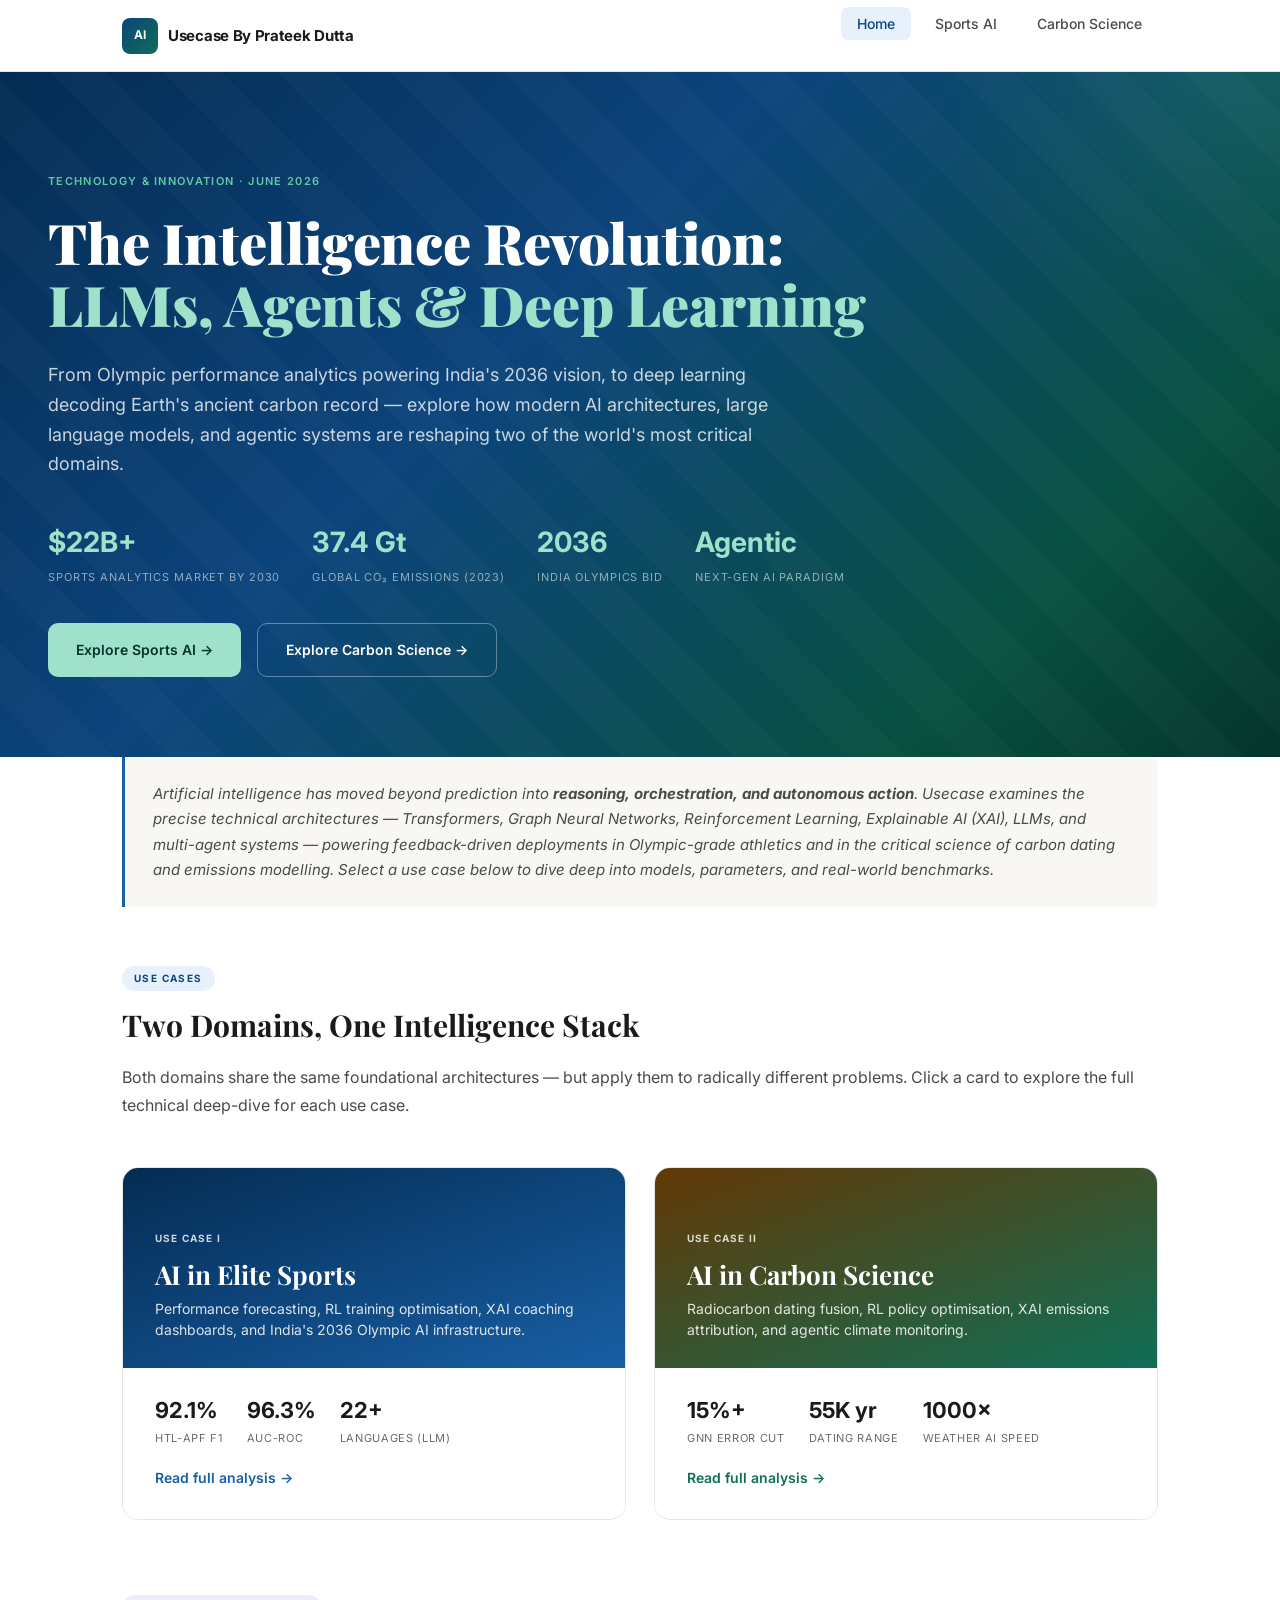
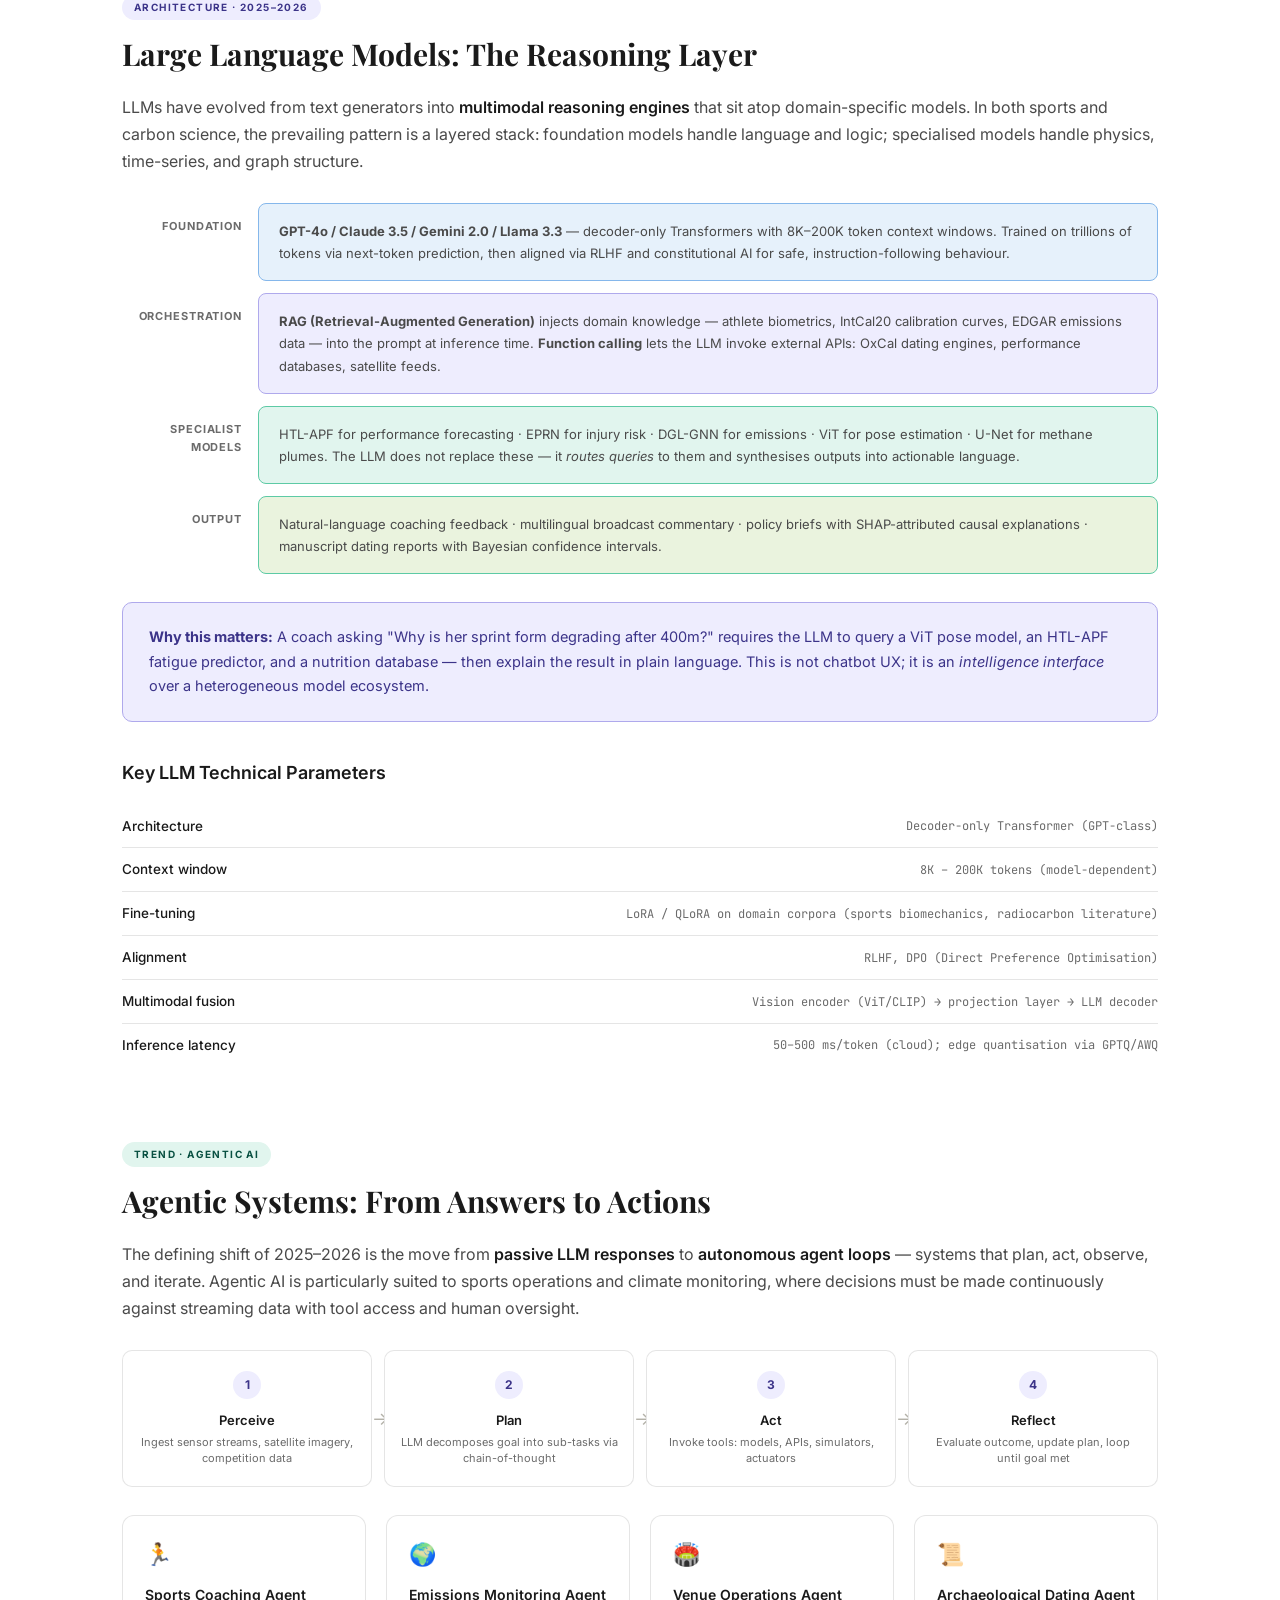
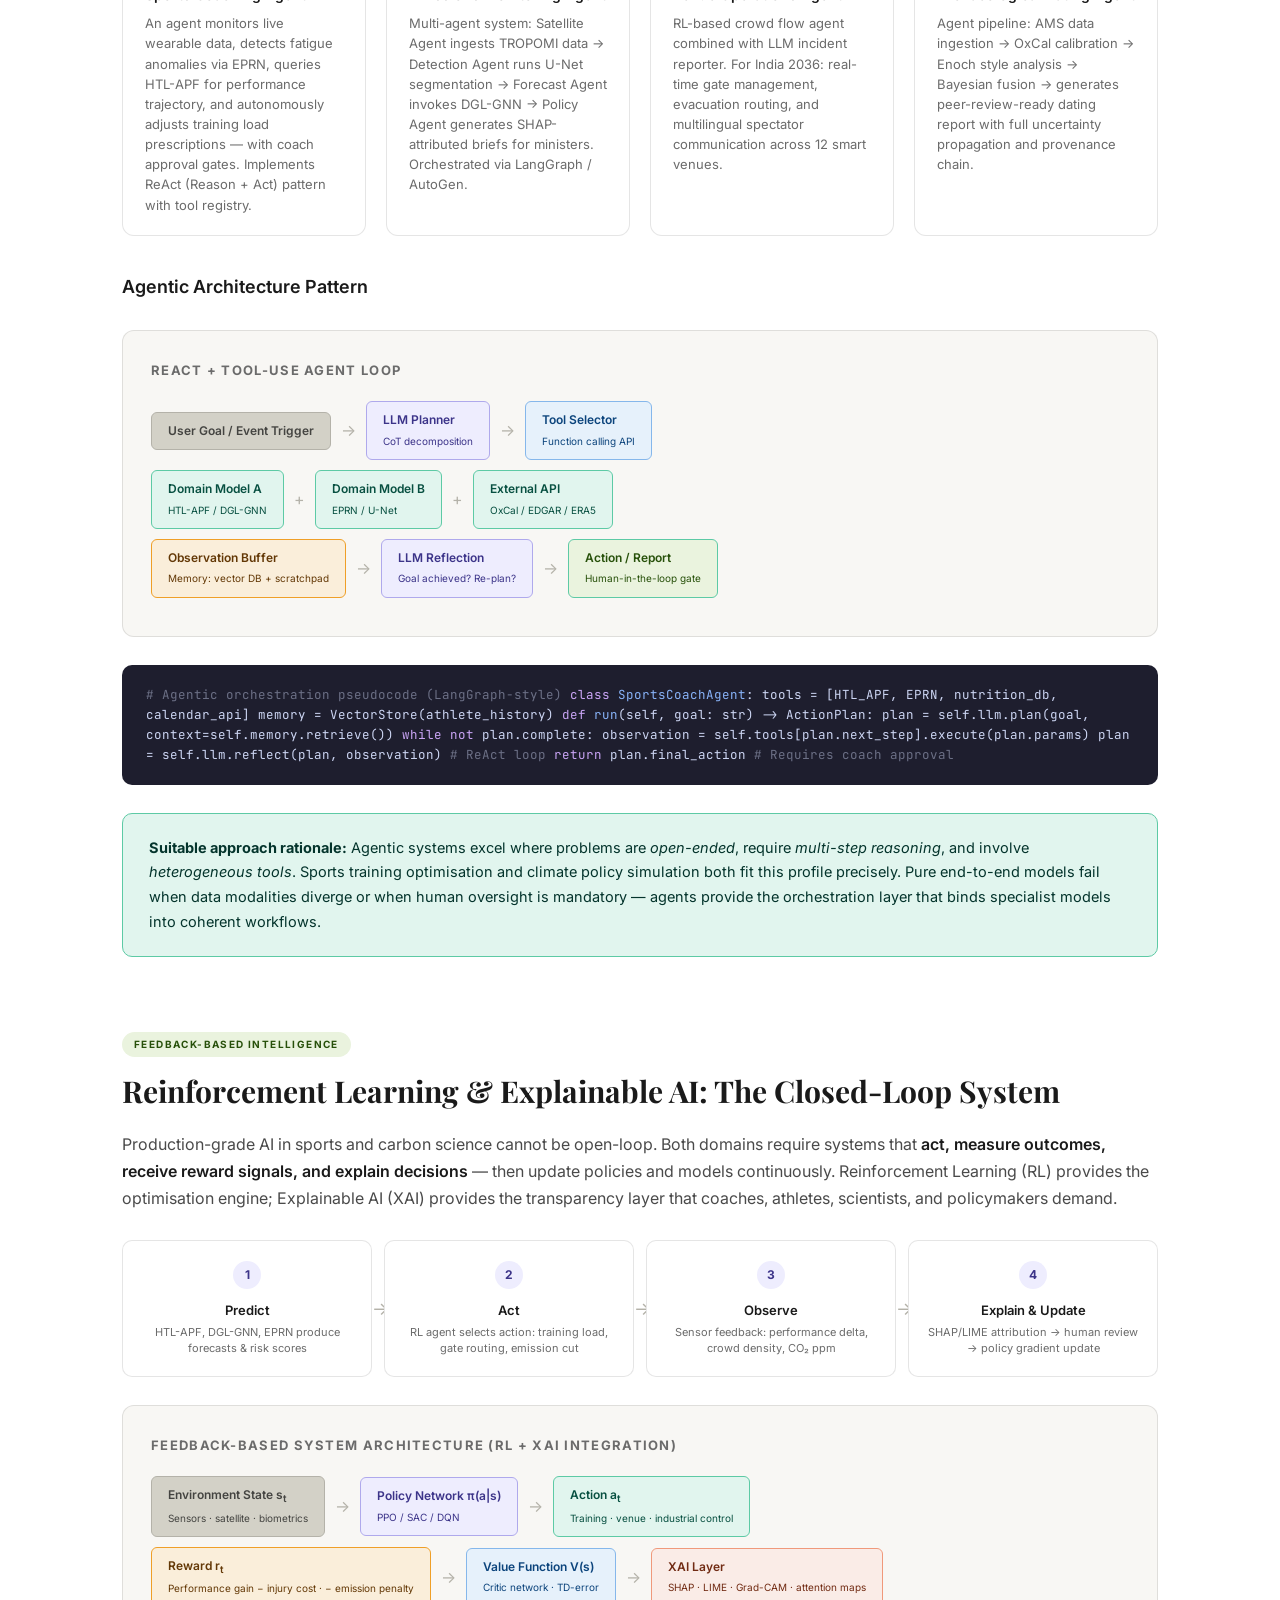
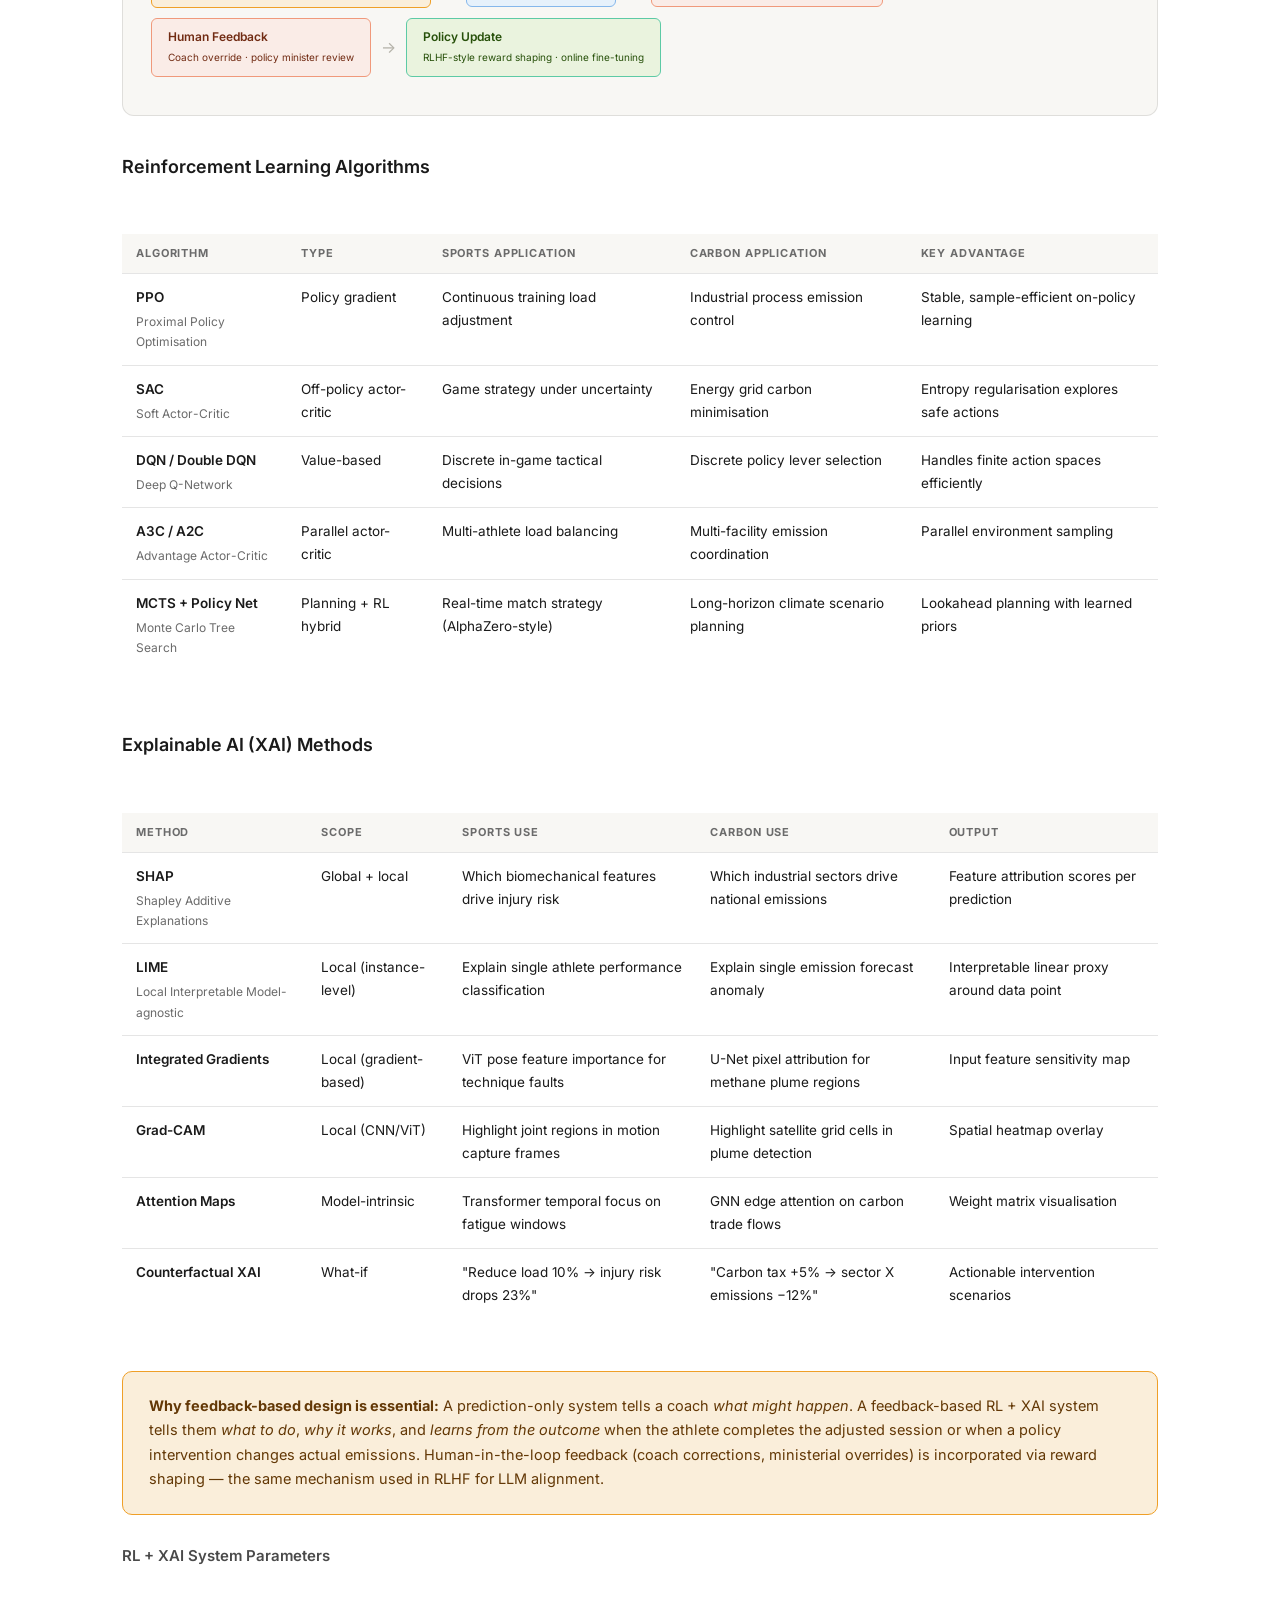
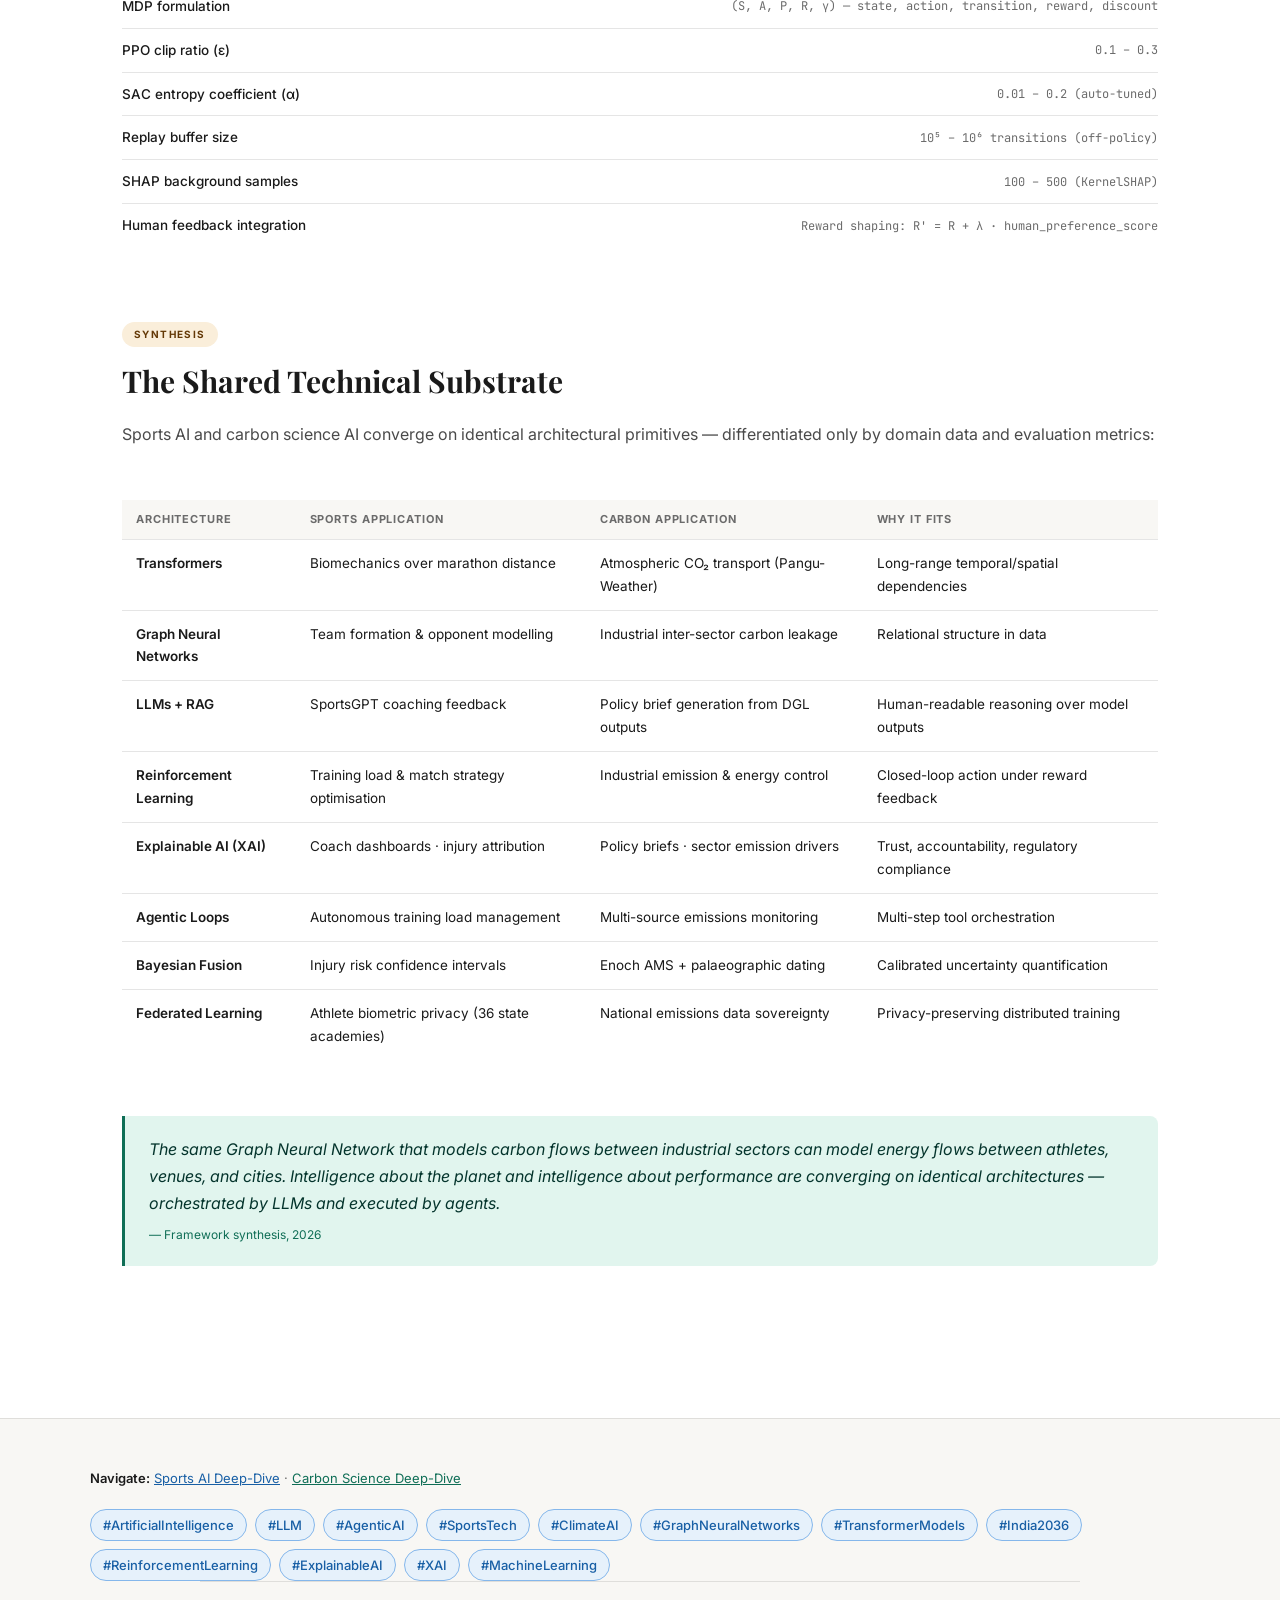
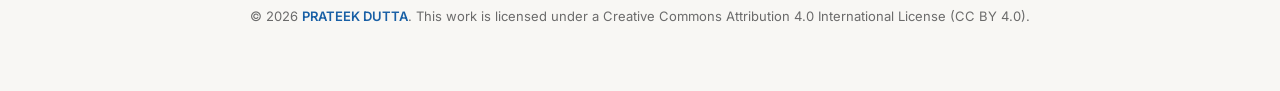
==== index.html @ 287bc8c4 "Base file" ====
<!DOCTYPE html>
<html lang="en">
<head>
  <meta charset="UTF-8">
  <meta name="viewport" content="width=device-width, initial-scale=1.0, viewport-fit=cover">
  <meta http-equiv="X-UA-Compatible" content="IE=edge">
  <meta name="description" content="The Intelligence Revolution — AI architectures, LLMs, and agentic systems in elite sports and carbon science.">
  <title>Usecase — Sports &amp; Carbon Science</title>
  <link rel="stylesheet" href="css/styles.css">
</head>
<body>

<nav class="site-nav" aria-label="Main navigation">
  <div class="nav-inner">
    <a href="index.html" class="nav-brand">
      <span class="nav-brand-icon">AI</span>
      Usecase By Prateek Dutta
    </a>
    <button class="nav-toggle" aria-label="Toggle menu" aria-expanded="false">
      <svg width="24" height="24" viewBox="0 0 24 24" fill="none" stroke="currentColor" stroke-width="2">
        <line x1="3" y1="6" x2="21" y2="6"/><line x1="3" y1="12" x2="21" y2="12"/><line x1="3" y1="18" x2="21" y2="18"/>
      </svg>
    </button>
    <ul class="nav-links">
      <li><a href="index.html">Home</a></li>
      <li><a href="sports.html">Sports AI</a></li>
      <li><a href="carbon.html">Carbon Science</a></li>
    </ul>
  </div>
</nav>

<header class="hero hero--home">
  <div class="hero-eyebrow">Technology &amp; Innovation · June 2026</div>
  <h1>The Intelligence Revolution:<br><span>LLMs, Agents &amp; Deep Learning</span></h1>
  <p class="hero-sub">From Olympic performance analytics powering India's 2036 vision, to deep learning decoding Earth's ancient carbon record — explore how modern AI architectures, large language models, and agentic systems are reshaping two of the world's most critical domains.</p>
  <div class="hero-meta">
    <div class="hero-stat"><div class="num">$22B+</div><div class="lbl">Sports analytics market by 2030</div></div>
    <div class="hero-stat"><div class="num">37.4 Gt</div><div class="lbl">Global CO₂ emissions (2023)</div></div>
    <div class="hero-stat"><div class="num">2036</div><div class="lbl">India Olympics bid</div></div>
    <div class="hero-stat"><div class="num">Agentic</div><div class="lbl">Next-gen AI paradigm</div></div>
  </div>
  <div class="hero-actions">
    <a href="sports.html" class="btn btn-primary">Explore Sports AI →</a>
    <a href="carbon.html" class="btn btn-outline">Explore Carbon Science →</a>
  </div>
</header>

<main class="content content--wide">

  <div class="abstract fade-in">
    Artificial intelligence has moved beyond prediction into <strong>reasoning, orchestration, and autonomous action</strong>. Usecase examines the precise technical architectures — Transformers, Graph Neural Networks, Reinforcement Learning, Explainable AI (XAI), LLMs, and multi-agent systems — powering feedback-driven deployments in Olympic-grade athletics and in the critical science of carbon dating and emissions modelling. Select a use case below to dive deep into models, parameters, and real-world benchmarks.
  </div>

  <!-- USE CASE PORTAL -->
  <section class="section fade-in" id="use-cases">
    <div class="section-tag tag-blue">Use Cases</div>
    <h2>Two Domains, One Intelligence Stack</h2>
    <p>Both domains share the same foundational architectures — but apply them to radically different problems. Click a card to explore the full technical deep-dive for each use case.</p>

    <div class="usecase-grid">
      <a href="sports.html" class="usecase-card usecase-card--sports">
        <div class="usecase-card-header">
          <div class="usecase-card-tag">Use Case I</div>
          <div class="usecase-card-title">AI in Elite Sports</div>
          <div class="usecase-card-desc">Performance forecasting, RL training optimisation, XAI coaching dashboards, and India's 2036 Olympic AI infrastructure.</div>
        </div>
        <div class="usecase-card-body">
          <div class="usecase-metrics">
            <div class="usecase-metric"><div class="val">92.1%</div><div class="lbl">HTL-APF F1</div></div>
            <div class="usecase-metric"><div class="val">96.3%</div><div class="lbl">AUC-ROC</div></div>
            <div class="usecase-metric"><div class="val">22+</div><div class="lbl">Languages (LLM)</div></div>
          </div>
          <span class="usecase-link">Read full analysis →</span>
        </div>
      </a>

      <a href="carbon.html" class="usecase-card usecase-card--carbon">
        <div class="usecase-card-header">
          <div class="usecase-card-tag">Use Case II</div>
          <div class="usecase-card-title">AI in Carbon Science</div>
          <div class="usecase-card-desc">Radiocarbon dating fusion, RL policy optimisation, XAI emissions attribution, and agentic climate monitoring.</div>
        </div>
        <div class="usecase-card-body">
          <div class="usecase-metrics">
            <div class="usecase-metric"><div class="val">15%+</div><div class="lbl">GNN error cut</div></div>
            <div class="usecase-metric"><div class="val">55K yr</div><div class="lbl">Dating range</div></div>
            <div class="usecase-metric"><div class="val">1000×</div><div class="lbl">Weather AI speed</div></div>
          </div>
          <span class="usecase-link">Read full analysis →</span>
        </div>
      </a>
    </div>
  </section>

  <!-- LLM SECTION -->
  <section class="section fade-in" id="llm-architecture">
    <div class="section-tag tag-purple">Architecture · 2025–2026</div>
    <h2>Large Language Models: The Reasoning Layer</h2>
    <p>LLMs have evolved from text generators into <strong>multimodal reasoning engines</strong> that sit atop domain-specific models. In both sports and carbon science, the prevailing pattern is a layered stack: foundation models handle language and logic; specialised models handle physics, time-series, and graph structure.</p>

    <div class="llm-stack">
      <div class="llm-layer llm-layer--foundation">
        <div class="llm-layer-label">Foundation</div>
        <div class="llm-layer-content">
          <strong>GPT-4o / Claude 3.5 / Gemini 2.0 / Llama 3.3</strong> — decoder-only Transformers with 8K–200K token context windows. Trained on trillions of tokens via next-token prediction, then aligned via RLHF and constitutional AI for safe, instruction-following behaviour.
        </div>
      </div>
      <div class="llm-layer llm-layer--orchestration">
        <div class="llm-layer-label">Orchestration</div>
        <div class="llm-layer-content">
          <strong>RAG (Retrieval-Augmented Generation)</strong> injects domain knowledge — athlete biometrics, IntCal20 calibration curves, EDGAR emissions data — into the prompt at inference time. <strong>Function calling</strong> lets the LLM invoke external APIs: OxCal dating engines, performance databases, satellite feeds.
        </div>
      </div>
      <div class="llm-layer llm-layer--tools">
        <div class="llm-layer-label">Specialist Models</div>
        <div class="llm-layer-content">
          HTL-APF for performance forecasting · EPRN for injury risk · DGL-GNN for emissions · ViT for pose estimation · U-Net for methane plumes. The LLM does not replace these — it <em>routes queries</em> to them and synthesises outputs into actionable language.
        </div>
      </div>
      <div class="llm-layer llm-layer--output">
        <div class="llm-layer-label">Output</div>
        <div class="llm-layer-content">
          Natural-language coaching feedback · multilingual broadcast commentary · policy briefs with SHAP-attributed causal explanations · manuscript dating reports with Bayesian confidence intervals.
        </div>
      </div>
    </div>

    <div class="callout callout-purple">
      <strong>Why this matters:</strong> A coach asking "Why is her sprint form degrading after 400m?" requires the LLM to query a ViT pose model, an HTL-APF fatigue predictor, and a nutrition database — then explain the result in plain language. This is not chatbot UX; it is an <em>intelligence interface</em> over a heterogeneous model ecosystem.
    </div>

    <h3>Key LLM Technical Parameters</h3>
    <div class="param-list">
      <div class="param-item"><span class="param-name">Architecture</span><span class="param-val">Decoder-only Transformer (GPT-class)</span></div>
      <div class="param-item"><span class="param-name">Context window</span><span class="param-val">8K – 200K tokens (model-dependent)</span></div>
      <div class="param-item"><span class="param-name">Fine-tuning</span><span class="param-val">LoRA / QLoRA on domain corpora (sports biomechanics, radiocarbon literature)</span></div>
      <div class="param-item"><span class="param-name">Alignment</span><span class="param-val">RLHF, DPO (Direct Preference Optimisation)</span></div>
      <div class="param-item"><span class="param-name">Multimodal fusion</span><span class="param-val">Vision encoder (ViT/CLIP) → projection layer → LLM decoder</span></div>
      <div class="param-item"><span class="param-name">Inference latency</span><span class="param-val">50–500 ms/token (cloud); edge quantisation via GPTQ/AWQ</span></div>
    </div>
  </section>

  <!-- AGENTIC SECTION -->
  <section class="section fade-in" id="agentic-ai">
    <div class="section-tag tag-teal">Trend · Agentic AI</div>
    <h2>Agentic Systems: From Answers to Actions</h2>
    <p>The defining shift of 2025–2026 is the move from <strong>passive LLM responses</strong> to <strong>autonomous agent loops</strong> — systems that plan, act, observe, and iterate. Agentic AI is particularly suited to sports operations and climate monitoring, where decisions must be made continuously against streaming data with tool access and human oversight.</p>

    <div class="agentic-loop">
      <div class="agentic-step">
        <div class="agentic-step-num">1</div>
        <div class="agentic-step-title">Perceive</div>
        <div class="agentic-step-desc">Ingest sensor streams, satellite imagery, competition data</div>
      </div>
      <div class="agentic-step">
        <div class="agentic-step-num">2</div>
        <div class="agentic-step-title">Plan</div>
        <div class="agentic-step-desc">LLM decomposes goal into sub-tasks via chain-of-thought</div>
      </div>
      <div class="agentic-step">
        <div class="agentic-step-num">3</div>
        <div class="agentic-step-title">Act</div>
        <div class="agentic-step-desc">Invoke tools: models, APIs, simulators, actuators</div>
      </div>
      <div class="agentic-step">
        <div class="agentic-step-num">4</div>
        <div class="agentic-step-title">Reflect</div>
        <div class="agentic-step-desc">Evaluate outcome, update plan, loop until goal met</div>
      </div>
    </div>

    <div class="card-grid">
      <div class="card">
        <div class="card-icon">🏃</div>
        <div class="card-title">Sports Coaching Agent</div>
        <div class="card-body">An agent monitors live wearable data, detects fatigue anomalies via EPRN, queries HTL-APF for performance trajectory, and autonomously adjusts training load prescriptions — with coach approval gates. Implements ReAct (Reason + Act) pattern with tool registry.</div>
      </div>
      <div class="card">
        <div class="card-icon">🌍</div>
        <div class="card-title">Emissions Monitoring Agent</div>
        <div class="card-body">Multi-agent system: Satellite Agent ingests TROPOMI data → Detection Agent runs U-Net segmentation → Forecast Agent invokes DGL-GNN → Policy Agent generates SHAP-attributed briefs for ministers. Orchestrated via LangGraph / AutoGen.</div>
      </div>
      <div class="card">
        <div class="card-icon">🏟️</div>
        <div class="card-title">Venue Operations Agent</div>
        <div class="card-body">RL-based crowd flow agent combined with LLM incident reporter. For India 2036: real-time gate management, evacuation routing, and multilingual spectator communication across 12 smart venues.</div>
      </div>
      <div class="card">
        <div class="card-icon">📜</div>
        <div class="card-title">Archaeological Dating Agent</div>
        <div class="card-body">Agent pipeline: AMS data ingestion → OxCal calibration → Enoch style analysis → Bayesian fusion → generates peer-review-ready dating report with full uncertainty propagation and provenance chain.</div>
      </div>
    </div>

    <h3>Agentic Architecture Pattern</h3>
    <div class="arch-block">
      <div class="arch-title">ReAct + Tool-Use Agent Loop</div>
      <div class="arch-row">
        <div class="arch-node node-gray">User Goal / Event Trigger</div>
        <div class="arch-arrow">→</div>
        <div class="arch-node node-purple">LLM Planner<br><span style="font-size:10px;font-weight:400">CoT decomposition</span></div>
        <div class="arch-arrow">→</div>
        <div class="arch-node node-blue">Tool Selector<br><span style="font-size:10px;font-weight:400">Function calling API</span></div>
      </div>
      <div class="arch-row">
        <div class="arch-node node-teal">Domain Model A<br><span style="font-size:10px;font-weight:400">HTL-APF / DGL-GNN</span></div>
        <div class="arch-arrow">+</div>
        <div class="arch-node node-teal">Domain Model B<br><span style="font-size:10px;font-weight:400">EPRN / U-Net</span></div>
        <div class="arch-arrow">+</div>
        <div class="arch-node node-teal">External API<br><span style="font-size:10px;font-weight:400">OxCal / EDGAR / ERA5</span></div>
      </div>
      <div class="arch-row">
        <div class="arch-node node-amber">Observation Buffer<br><span style="font-size:10px;font-weight:400">Memory: vector DB + scratchpad</span></div>
        <div class="arch-arrow">→</div>
        <div class="arch-node node-purple">LLM Reflection<br><span style="font-size:10px;font-weight:400">Goal achieved? Re-plan?</span></div>
        <div class="arch-arrow">→</div>
        <div class="arch-node node-green">Action / Report<br><span style="font-size:10px;font-weight:400">Human-in-the-loop gate</span></div>
      </div>
    </div>

    <div class="code-block">
<span class="comment"># Agentic orchestration pseudocode (LangGraph-style)</span>
<span class="keyword">class</span> <span class="func">SportsCoachAgent</span>:
    tools = [HTL_APF, EPRN, nutrition_db, calendar_api]
    memory = VectorStore(athlete_history)

    <span class="keyword">def</span> <span class="func">run</span>(self, goal: str) -> ActionPlan:
        plan = self.llm.plan(goal, context=self.memory.retrieve())
        <span class="keyword">while not</span> plan.complete:
            observation = self.tools[plan.next_step].execute(plan.params)
            plan = self.llm.reflect(plan, observation)  <span class="comment"># ReAct loop</span>
        <span class="keyword">return</span> plan.final_action  <span class="comment"># Requires coach approval</span>
    </div>

    <div class="callout callout-teal">
      <strong>Suitable approach rationale:</strong> Agentic systems excel where problems are <em>open-ended</em>, require <em>multi-step reasoning</em>, and involve <em>heterogeneous tools</em>. Sports training optimisation and climate policy simulation both fit this profile precisely. Pure end-to-end models fail when data modalities diverge or when human oversight is mandatory — agents provide the orchestration layer that binds specialist models into coherent workflows.
    </div>
  </section>

  <!-- RL + XAI FEEDBACK SECTION -->
  <section class="section fade-in" id="rl-xai-feedback">
    <div class="section-tag tag-green">Feedback-Based Intelligence</div>
    <h2>Reinforcement Learning &amp; Explainable AI: The Closed-Loop System</h2>
    <p>Production-grade AI in sports and carbon science cannot be open-loop. Both domains require systems that <strong>act, measure outcomes, receive reward signals, and explain decisions</strong> — then update policies and models continuously. Reinforcement Learning (RL) provides the optimisation engine; Explainable AI (XAI) provides the transparency layer that coaches, athletes, scientists, and policymakers demand.</p>

    <div class="agentic-loop">
      <div class="agentic-step">
        <div class="agentic-step-num">1</div>
        <div class="agentic-step-title">Predict</div>
        <div class="agentic-step-desc">HTL-APF, DGL-GNN, EPRN produce forecasts &amp; risk scores</div>
      </div>
      <div class="agentic-step">
        <div class="agentic-step-num">2</div>
        <div class="agentic-step-title">Act</div>
        <div class="agentic-step-desc">RL agent selects action: training load, gate routing, emission cut</div>
      </div>
      <div class="agentic-step">
        <div class="agentic-step-num">3</div>
        <div class="agentic-step-title">Observe</div>
        <div class="agentic-step-desc">Sensor feedback: performance delta, crowd density, CO₂ ppm</div>
      </div>
      <div class="agentic-step">
        <div class="agentic-step-num">4</div>
        <div class="agentic-step-title">Explain &amp; Update</div>
        <div class="agentic-step-desc">SHAP/LIME attribution → human review → policy gradient update</div>
      </div>
    </div>

    <div class="arch-block">
      <div class="arch-title">Feedback-Based System Architecture (RL + XAI Integration)</div>
      <div class="arch-row">
        <div class="arch-node node-gray">Environment State s<sub>t</sub><br><span style="font-size:10px;font-weight:400">Sensors · satellite · biometrics</span></div>
        <div class="arch-arrow">→</div>
        <div class="arch-node node-purple">Policy Network π(a|s)<br><span style="font-size:10px;font-weight:400">PPO / SAC / DQN</span></div>
        <div class="arch-arrow">→</div>
        <div class="arch-node node-teal">Action a<sub>t</sub><br><span style="font-size:10px;font-weight:400">Training · venue · industrial control</span></div>
      </div>
      <div class="arch-row">
        <div class="arch-node node-amber">Reward r<sub>t</sub><br><span style="font-size:10px;font-weight:400">Performance gain − injury cost · − emission penalty</span></div>
        <div class="arch-arrow">→</div>
        <div class="arch-node node-blue">Value Function V(s)<br><span style="font-size:10px;font-weight:400">Critic network · TD-error</span></div>
        <div class="arch-arrow">→</div>
        <div class="arch-node node-coral">XAI Layer<br><span style="font-size:10px;font-weight:400">SHAP · LIME · Grad-CAM · attention maps</span></div>
      </div>
      <div class="arch-row">
        <div class="arch-node node-coral">Human Feedback<br><span style="font-size:10px;font-weight:400">Coach override · policy minister review</span></div>
        <div class="arch-arrow">→</div>
        <div class="arch-node node-green">Policy Update<br><span style="font-size:10px;font-weight:400">RLHF-style reward shaping · online fine-tuning</span></div>
      </div>
    </div>

    <h3>Reinforcement Learning Algorithms</h3>
    <div class="model-table-wrap">
      <table class="model-table">
        <thead>
          <tr>
            <th>Algorithm</th>
            <th>Type</th>
            <th>Sports Application</th>
            <th>Carbon Application</th>
            <th>Key Advantage</th>
          </tr>
        </thead>
        <tbody>
          <tr>
            <td><span class="model-name">PPO</span><div class="model-arch">Proximal Policy Optimisation</div></td>
            <td>Policy gradient</td>
            <td>Continuous training load adjustment</td>
            <td>Industrial process emission control</td>
            <td>Stable, sample-efficient on-policy learning</td>
          </tr>
          <tr>
            <td><span class="model-name">SAC</span><div class="model-arch">Soft Actor-Critic</div></td>
            <td>Off-policy actor-critic</td>
            <td>Game strategy under uncertainty</td>
            <td>Energy grid carbon minimisation</td>
            <td>Entropy regularisation explores safe actions</td>
          </tr>
          <tr>
            <td><span class="model-name">DQN / Double DQN</span><div class="model-arch">Deep Q-Network</div></td>
            <td>Value-based</td>
            <td>Discrete in-game tactical decisions</td>
            <td>Discrete policy lever selection</td>
            <td>Handles finite action spaces efficiently</td>
          </tr>
          <tr>
            <td><span class="model-name">A3C / A2C</span><div class="model-arch">Advantage Actor-Critic</div></td>
            <td>Parallel actor-critic</td>
            <td>Multi-athlete load balancing</td>
            <td>Multi-facility emission coordination</td>
            <td>Parallel environment sampling</td>
          </tr>
          <tr>
            <td><span class="model-name">MCTS + Policy Net</span><div class="model-arch">Monte Carlo Tree Search</div></td>
            <td>Planning + RL hybrid</td>
            <td>Real-time match strategy (AlphaZero-style)</td>
            <td>Long-horizon climate scenario planning</td>
            <td>Lookahead planning with learned priors</td>
          </tr>
        </tbody>
      </table>
    </div>

    <h3>Explainable AI (XAI) Methods</h3>
    <div class="model-table-wrap">
      <table class="model-table">
        <thead>
          <tr>
            <th>Method</th>
            <th>Scope</th>
            <th>Sports Use</th>
            <th>Carbon Use</th>
            <th>Output</th>
          </tr>
        </thead>
        <tbody>
          <tr>
            <td><span class="model-name">SHAP</span><div class="model-arch">Shapley Additive Explanations</div></td>
            <td>Global + local</td>
            <td>Which biomechanical features drive injury risk</td>
            <td>Which industrial sectors drive national emissions</td>
            <td>Feature attribution scores per prediction</td>
          </tr>
          <tr>
            <td><span class="model-name">LIME</span><div class="model-arch">Local Interpretable Model-agnostic</div></td>
            <td>Local (instance-level)</td>
            <td>Explain single athlete performance classification</td>
            <td>Explain single emission forecast anomaly</td>
            <td>Interpretable linear proxy around data point</td>
          </tr>
          <tr>
            <td><span class="model-name">Integrated Gradients</span></td>
            <td>Local (gradient-based)</td>
            <td>ViT pose feature importance for technique faults</td>
            <td>U-Net pixel attribution for methane plume regions</td>
            <td>Input feature sensitivity map</td>
          </tr>
          <tr>
            <td><span class="model-name">Grad-CAM</span></td>
            <td>Local (CNN/ViT)</td>
            <td>Highlight joint regions in motion capture frames</td>
            <td>Highlight satellite grid cells in plume detection</td>
            <td>Spatial heatmap overlay</td>
          </tr>
          <tr>
            <td><span class="model-name">Attention Maps</span></td>
            <td>Model-intrinsic</td>
            <td>Transformer temporal focus on fatigue windows</td>
            <td>GNN edge attention on carbon trade flows</td>
            <td>Weight matrix visualisation</td>
          </tr>
          <tr>
            <td><span class="model-name">Counterfactual XAI</span></td>
            <td>What-if</td>
            <td>"Reduce load 10% → injury risk drops 23%"</td>
            <td>"Carbon tax +5% → sector X emissions −12%"</td>
            <td>Actionable intervention scenarios</td>
          </tr>
        </tbody>
      </table>
    </div>

    <div class="callout callout-amber">
      <strong>Why feedback-based design is essential:</strong> A prediction-only system tells a coach <em>what might happen</em>. A feedback-based RL + XAI system tells them <em>what to do</em>, <em>why it works</em>, and <em>learns from the outcome</em> when the athlete completes the adjusted session or when a policy intervention changes actual emissions. Human-in-the-loop feedback (coach corrections, ministerial overrides) is incorporated via reward shaping — the same mechanism used in RLHF for LLM alignment.
    </div>

    <h4>RL + XAI System Parameters</h4>
    <div class="param-list">
      <div class="param-item"><span class="param-name">MDP formulation</span><span class="param-val">(S, A, P, R, γ) — state, action, transition, reward, discount</span></div>
      <div class="param-item"><span class="param-name">PPO clip ratio (ε)</span><span class="param-val">0.1 – 0.3</span></div>
      <div class="param-item"><span class="param-name">SAC entropy coefficient (α)</span><span class="param-val">0.01 – 0.2 (auto-tuned)</span></div>
      <div class="param-item"><span class="param-name">Replay buffer size</span><span class="param-val">10⁵ – 10⁶ transitions (off-policy)</span></div>
      <div class="param-item"><span class="param-name">SHAP background samples</span><span class="param-val">100 – 500 (KernelSHAP)</span></div>
      <div class="param-item"><span class="param-name">Human feedback integration</span><span class="param-val">Reward shaping: R' = R + λ · human_preference_score</span></div>
    </div>
  </section>

  <!-- SHARED SUBSTRATE -->
  <section class="section fade-in">
    <div class="section-tag tag-amber">Synthesis</div>
    <h2>The Shared Technical Substrate</h2>
    <p>Sports AI and carbon science AI converge on identical architectural primitives — differentiated only by domain data and evaluation metrics:</p>

    <div class="model-table-wrap">
      <table class="model-table">
        <thead>
          <tr>
            <th>Architecture</th>
            <th>Sports Application</th>
            <th>Carbon Application</th>
            <th>Why It Fits</th>
          </tr>
        </thead>
        <tbody>
          <tr>
            <td><span class="model-name">Transformers</span></td>
            <td>Biomechanics over marathon distance</td>
            <td>Atmospheric CO₂ transport (Pangu-Weather)</td>
            <td>Long-range temporal/spatial dependencies</td>
          </tr>
          <tr>
            <td><span class="model-name">Graph Neural Networks</span></td>
            <td>Team formation &amp; opponent modelling</td>
            <td>Industrial inter-sector carbon leakage</td>
            <td>Relational structure in data</td>
          </tr>
          <tr>
            <td><span class="model-name">LLMs + RAG</span></td>
            <td>SportsGPT coaching feedback</td>
            <td>Policy brief generation from DGL outputs</td>
            <td>Human-readable reasoning over model outputs</td>
          </tr>
          <tr>
            <td><span class="model-name">Reinforcement Learning</span></td>
            <td>Training load &amp; match strategy optimisation</td>
            <td>Industrial emission &amp; energy control</td>
            <td>Closed-loop action under reward feedback</td>
          </tr>
          <tr>
            <td><span class="model-name">Explainable AI (XAI)</span></td>
            <td>Coach dashboards · injury attribution</td>
            <td>Policy briefs · sector emission drivers</td>
            <td>Trust, accountability, regulatory compliance</td>
          </tr>
          <tr>
            <td><span class="model-name">Agentic Loops</span></td>
            <td>Autonomous training load management</td>
            <td>Multi-source emissions monitoring</td>
            <td>Multi-step tool orchestration</td>
          </tr>
          <tr>
            <td><span class="model-name">Bayesian Fusion</span></td>
            <td>Injury risk confidence intervals</td>
            <td>Enoch AMS + palaeographic dating</td>
            <td>Calibrated uncertainty quantification</td>
          </tr>
          <tr>
            <td><span class="model-name">Federated Learning</span></td>
            <td>Athlete biometric privacy (36 state academies)</td>
            <td>National emissions data sovereignty</td>
            <td>Privacy-preserving distributed training</td>
          </tr>
        </tbody>
      </table>
    </div>

    <div class="quote">
      <p>The same Graph Neural Network that models carbon flows between industrial sectors can model energy flows between athletes, venues, and cities. Intelligence about the planet and intelligence about performance are converging on identical architectures — orchestrated by LLMs and executed by agents.</p>
      <cite>— Framework synthesis, 2026</cite>
    </div>
  </section>

</main>

<footer class="footer-section">
  <div class="footer-inner footer-inner--wide">
    <p style="font-size: 13px; color: var(--text-muted); margin-bottom: 16px;">
      <strong style="color: var(--text-primary);">Navigate:</strong>
      <a href="sports.html" style="color: var(--blue-600);">Sports AI Deep-Dive</a> ·
      <a href="carbon.html" style="color: var(--teal-600);">Carbon Science Deep-Dive</a>
    </p>
    <div class="tags-row">
      <span class="hashtag">#ArtificialIntelligence</span>
      <span class="hashtag">#LLM</span>
      <span class="hashtag">#AgenticAI</span>
      <span class="hashtag">#SportsTech</span>
      <span class="hashtag">#ClimateAI</span>
      <span class="hashtag">#GraphNeuralNetworks</span>
      <span class="hashtag">#TransformerModels</span>
      <span class="hashtag">#India2036</span>
      <span class="hashtag">#ReinforcementLearning</span>
      <span class="hashtag">#ExplainableAI</span>
      <span class="hashtag">#XAI</span>
      <span class="hashtag">#MachineLearning</span>
    </div>
  </div>
  <p class="footer-copyright">© 2026 <a href="https://prateekdutta2001.github.io/PrateekDutta.in/" target="_blank" rel="noopener noreferrer">PRATEEK DUTTA</a>. This work is licensed under a Creative Commons Attribution 4.0 International License (CC BY 4.0).</p>
</footer>

<script src="js/main.js"></script>
</body>
</html>
---- css/styles.css ----
@import url('https://fonts.googleapis.com/css2?family=Inter:wght@300;400;500;600;700&family=Playfair+Display:wght@700;900&family=JetBrains+Mono:wght@400;500&display=swap');

*, *::before, *::after { box-sizing: border-box; margin: 0; padding: 0; }

:root {
  --blue-50: #E6F1FB; --blue-200: #85B7EB; --blue-600: #185FA5; --blue-800: #0C447C; --blue-900: #042C53;
  --teal-50: #E1F5EE; --teal-200: #5DCAA5; --teal-600: #0F6E56; --teal-800: #085041; --teal-900: #04342C;
  --amber-50: #FAEEDA; --amber-200: #EF9F27; --amber-600: #854F0B; --amber-800: #633806;
  --purple-50: #EEEDFE; --purple-200: #AFA9EC; --purple-600: #534AB7; --purple-800: #3C3489;
  --coral-50: #FAECE7; --coral-200: #F0997B; --coral-600: #993C1D; --coral-800: #712B13;
  --green-50: #EAF3DE; --green-600: #3B6D11; --green-800: #27500A;
  --gray-100: #D3D1C7; --gray-200: #B4B2A9; --gray-600: #5F5E5A; --gray-800: #444441;
  --text-primary: #1a1a1a;
  --text-secondary: #4a4a4a;
  --text-muted: #6b6b6b;
  --bg: #ffffff;
  --surface: #f8f7f4;
  --border: rgba(0,0,0,0.1);
  --shadow-sm: 0 1px 3px rgba(0,0,0,0.06);
  --shadow-md: 0 4px 20px rgba(0,0,0,0.08);
  --shadow-lg: 0 12px 40px rgba(0,0,0,0.12);
  --radius: 12px;
  --nav-height: 72px;
}

html {
  scroll-behavior: smooth;
  -webkit-text-size-adjust: 100%;
  text-size-adjust: 100%;
}

body {
  font-family: 'Inter', -apple-system, BlinkMacSystemFont, 'Segoe UI', Roboto, Oxygen, Ubuntu, Cantarell, sans-serif;
  background: var(--bg);
  color: var(--text-primary);
  line-height: 1.7;
  font-size: 16px;
  padding-top: var(--nav-height);
  min-height: 100vh;
  min-height: -webkit-fill-available;
  overflow-x: hidden;
  -webkit-font-smoothing: antialiased;
  -moz-osx-font-smoothing: grayscale;
}

/* ── Navigation ── */
.site-nav {
  position: fixed;
  top: 0; left: 0; right: 0;
  height: var(--nav-height);
  background: #ffffff;
  background: rgba(255,255,255,0.95);
  -webkit-backdrop-filter: blur(12px);
  backdrop-filter: blur(12px);
  border-bottom: 1px solid var(--border);
  z-index: 1000;
  transition: box-shadow 0.3s ease;
  padding-top: env(safe-area-inset-top, 0);
}

.site-nav.scrolled { box-shadow: var(--shadow-md); }

.nav-inner {
  max-width: 1100px;
  margin: 0 auto;
  padding: 0 32px;
  height: 100%;
  display: flex;
  align-items: center;
  justify-content: space-between;
  gap: 24px;
  position: relative;
}

.nav-brand {
  display: flex;
  align-items: center;
  gap: 10px;
  text-decoration: none;
  color: var(--text-primary);
  font-weight: 700;
  font-size: 15px;
  letter-spacing: -0.02em;
}

.nav-brand-icon {
  width: 36px; height: 36px;
  min-width: 36px;
  border-radius: 8px;
  background: linear-gradient(135deg, var(--blue-800), var(--teal-600));
  display: flex; align-items: center; justify-content: center;
  color: #fff; font-size: 12px; font-weight: 700;
}

.nav-links {
  display: flex;
  align-items: center;
  gap: 8px;
  list-style: none;
}

.nav-links a {
  text-decoration: none;
  color: var(--text-secondary);
  font-size: 14px;
  font-weight: 500;
  padding: 8px 16px;
  border-radius: 8px;
  transition: all 0.2s ease;
}

.nav-links a:hover { background: var(--surface); color: var(--text-primary); }
.nav-links a.active { background: var(--blue-50); color: var(--blue-800); }

.nav-toggle {
  display: none;
  background: none;
  border: none;
  cursor: pointer;
  padding: 8px;
  color: var(--text-primary);
}

/* ── Hero ── */
.hero {
  background: linear-gradient(135deg, #042C53 0%, #0C447C 40%, #085041 80%, #04342C 100%);
  padding: 80px 48px 64px;
  position: relative;
  overflow: hidden;
}

.hero--home { padding: 100px 48px 80px; }

.hero::before {
  content: '';
  position: absolute; inset: 0;
  background: repeating-linear-gradient(45deg, transparent, transparent 40px, rgba(255,255,255,0.02) 40px, rgba(255,255,255,0.02) 80px);
}

.hero::after {
  content: '';
  position: absolute;
  top: -50%; right: -20%;
  width: 600px; height: 600px;
  background: radial-gradient(circle, rgba(93,202,165,0.15) 0%, transparent 70%);
  pointer-events: none;
}

.hero-eyebrow {
  font-size: 11px; font-weight: 600; letter-spacing: 0.12em; text-transform: uppercase;
  color: #5DCAA5; margin-bottom: 20px; position: relative; z-index: 1;
}

.hero h1 {
  font-family: 'Playfair Display', serif;
  font-size: clamp(32px, 5vw, 56px);
  font-weight: 900; line-height: 1.12;
  color: #ffffff; margin-bottom: 24px; position: relative; z-index: 1;
  max-width: 900px;
}

.hero h1 span { color: #9FE1CB; }

.hero-sub {
  font-size: 18px; color: rgba(255,255,255,0.78);
  max-width: 720px; position: relative; z-index: 1; line-height: 1.65;
}

.hero-meta {
  margin-top: 40px; display: flex; gap: 32px; flex-wrap: wrap;
  position: relative; z-index: 1;
}

.hero-stat { text-align: left; }
.hero-stat .num { font-size: 28px; font-weight: 700; color: #9FE1CB; }
.hero-stat .lbl { font-size: 11px; color: rgba(255,255,255,0.55); letter-spacing: 0.08em; text-transform: uppercase; margin-top: 2px; }

.hero--sports { background: linear-gradient(135deg, #042C53 0%, #0C447C 60%, #185FA5 100%); }
.hero--carbon { background: linear-gradient(135deg, #633806 0%, #854F0B 40%, #085041 100%); }

.hero-actions {
  margin-top: 36px;
  display: flex;
  gap: 16px;
  flex-wrap: wrap;
  position: relative;
  z-index: 1;
}

.btn {
  display: inline-flex;
  align-items: center;
  gap: 8px;
  padding: 14px 28px;
  border-radius: 10px;
  font-size: 14px;
  font-weight: 600;
  text-decoration: none;
  transition: all 0.25s ease;
  border: none;
  cursor: pointer;
}

.btn-primary {
  background: #9FE1CB;
  color: var(--teal-900);
}

.btn-primary:hover {
  background: #fff;
  transform: translateY(-2px);
  box-shadow: var(--shadow-md);
}

.btn-outline {
  background: transparent;
  color: #fff;
  border: 1px solid rgba(255,255,255,0.35);
}

.btn-outline:hover {
  background: rgba(255,255,255,0.1);
  border-color: rgba(255,255,255,0.6);
}

/* ── Content Layout ── */
.content {
  max-width: 880px;
  margin: 0 auto;
  padding: 0 32px 80px;
}

.content--wide { max-width: 1100px; }

.byline {
  display: flex; align-items: center; gap: 14px;
  padding: 20px 0; border-bottom: 1px solid var(--border); margin-bottom: 48px;
}

.avatar {
  width: 44px; height: 44px; border-radius: 50%;
  background: var(--blue-50); display: flex; align-items: center; justify-content: center;
  font-size: 13px; font-weight: 600; color: var(--blue-800);
  border: 1px solid var(--blue-200);
}

.byline-text .name { font-weight: 600; font-size: 14px; }
.byline-text .date { font-size: 13px; color: var(--text-muted); }

.abstract {
  background: var(--surface); border-left: 3px solid var(--blue-600);
  padding: 24px 28px; margin-bottom: 56px; border-radius: 0 8px 8px 0;
  font-size: 15px; color: var(--text-secondary); font-style: italic;
}

.section-tag {
  display: inline-block; font-size: 10px; font-weight: 700; letter-spacing: 0.14em;
  text-transform: uppercase; padding: 4px 12px; border-radius: 20px;
  margin-bottom: 16px;
}

.tag-blue { background: var(--blue-50); color: var(--blue-800); }
.tag-teal { background: var(--teal-50); color: var(--teal-800); }
.tag-amber { background: var(--amber-50); color: var(--amber-800); }
.tag-purple { background: var(--purple-50); color: var(--purple-800); }
.tag-coral { background: var(--coral-50); color: var(--coral-800); }
.tag-green { background: var(--green-50); color: var(--green-800); }

h2 {
  font-family: 'Playfair Display', serif;
  font-size: 30px; font-weight: 700; color: var(--text-primary);
  margin-bottom: 20px; line-height: 1.25;
}

h3 {
  font-size: 18px; font-weight: 600; color: var(--text-primary);
  margin: 36px 0 12px;
}

h4 {
  font-size: 15px; font-weight: 600; color: var(--text-secondary);
  margin: 24px 0 8px;
}

p { margin-bottom: 16px; color: var(--text-secondary); }
p strong { color: var(--text-primary); font-weight: 600; }

.section { margin-bottom: 72px; }

.divider {
  display: flex; align-items: center; gap: 16px; margin: 60px 0;
}

.divider::before, .divider::after {
  content: ''; flex: 1; height: 1px; background: var(--border);
}

.divider span {
  font-size: 11px; font-weight: 600; letter-spacing: 0.1em;
  text-transform: uppercase; color: var(--text-muted);
}

/* ── Cards & Grids ── */
.card-grid { display: grid; grid-template-columns: repeat(auto-fit, minmax(240px, 1fr)); gap: 20px; margin: 28px 0; }

.card {
  background: var(--bg); border: 1px solid var(--border); border-radius: var(--radius);
  padding: 20px 22px;
  transition: transform 0.25s ease, box-shadow 0.25s ease;
}

.card:hover { transform: translateY(-3px); box-shadow: var(--shadow-md); }

.card-icon { font-size: 22px; margin-bottom: 10px; }
.card-title { font-size: 14px; font-weight: 600; color: var(--text-primary); margin-bottom: 6px; }
.card-body { font-size: 13px; color: var(--text-muted); line-height: 1.55; }

/* Use case portal cards */
.usecase-grid {
  display: grid;
  grid-template-columns: repeat(2, 1fr);
  gap: 28px;
  margin: 48px 0;
}

.usecase-card {
  position: relative;
  border-radius: 16px;
  overflow: hidden;
  text-decoration: none;
  color: inherit;
  border: 1px solid var(--border);
  transition: all 0.35s ease;
  display: block;
}

.usecase-card:hover {
  transform: translateY(-6px);
  box-shadow: var(--shadow-lg);
}

.usecase-card-header {
  padding: 36px 32px 28px;
  color: #fff;
  min-height: 200px;
  display: flex;
  flex-direction: column;
  justify-content: flex-end;
}

.usecase-card--sports .usecase-card-header {
  background: linear-gradient(160deg, #042C53 0%, #185FA5 100%);
}

.usecase-card--carbon .usecase-card-header {
  background: linear-gradient(160deg, #633806 0%, #0F6E56 100%);
}

.usecase-card-tag {
  font-size: 10px;
  font-weight: 700;
  letter-spacing: 0.12em;
  text-transform: uppercase;
  opacity: 0.8;
  margin-bottom: 12px;
}

.usecase-card-title {
  font-family: 'Playfair Display', serif;
  font-size: 26px;
  font-weight: 700;
  line-height: 1.2;
  margin-bottom: 8px;
}

.usecase-card-desc {
  font-size: 14px;
  opacity: 0.85;
  line-height: 1.5;
}

.usecase-card-body {
  padding: 24px 32px 28px;
  background: var(--bg);
}

.usecase-metrics {
  display: flex;
  gap: 24px;
  margin-bottom: 16px;
}

.usecase-metric .val {
  font-size: 22px;
  font-weight: 700;
  color: var(--text-primary);
}

.usecase-metric .lbl {
  font-size: 11px;
  color: var(--text-muted);
  text-transform: uppercase;
  letter-spacing: 0.06em;
}

.usecase-link {
  display: inline-flex;
  align-items: center;
  gap: 6px;
  font-size: 14px;
  font-weight: 600;
  color: var(--blue-600);
}

.usecase-card--carbon .usecase-link { color: var(--teal-600); }

/* ── Tables ── */
.model-table-wrap { overflow-x: auto; margin: 28px 0; }

.model-table { width: 100%; border-collapse: collapse; margin: 24px 0; font-size: 13.5px; }

.model-table th {
  background: var(--surface); padding: 10px 14px; text-align: left;
  font-size: 11px; font-weight: 700; letter-spacing: 0.08em; text-transform: uppercase;
  color: var(--text-muted); border-bottom: 1px solid var(--border);
}

.model-table td { padding: 12px 14px; border-bottom: 1px solid var(--border); vertical-align: top; }
.model-table tr:last-child td { border-bottom: none; }
.model-table tr:hover td { background: var(--surface); }

.model-name { font-weight: 600; color: var(--text-primary); }
.model-arch { font-size: 12px; color: var(--text-muted); margin-top: 3px; }

.badge {
  display: inline-block; font-size: 11px; font-weight: 600; padding: 2px 8px;
  border-radius: 4px; white-space: nowrap;
}

.badge-blue { background: var(--blue-50); color: var(--blue-800); }
.badge-teal { background: var(--teal-50); color: var(--teal-800); }
.badge-amber { background: var(--amber-50); color: var(--amber-800); }
.badge-purple { background: var(--purple-50); color: var(--purple-800); }
.badge-coral { background: var(--coral-50); color: var(--coral-800); }
.badge-green { background: var(--green-50); color: var(--green-800); }

/* ── Callouts ── */
.callout {
  padding: 22px 26px; border-radius: 10px; margin: 28px 0; font-size: 14.5px;
}

.callout-blue { background: var(--blue-50); border: 1px solid var(--blue-200); color: var(--blue-900); }
.callout-teal { background: var(--teal-50); border: 1px solid var(--teal-200); color: var(--teal-900); }
.callout-amber { background: var(--amber-50); border: 1px solid var(--amber-200); color: var(--amber-800); }
.callout-purple { background: var(--purple-50); border: 1px solid var(--purple-200); color: var(--purple-800); }
.callout-green { background: var(--green-50); border: 1px solid var(--teal-200); color: var(--green-800); }

/* ── Metrics ── */
.metric-row { display: grid; grid-template-columns: repeat(auto-fit, minmax(160px, 1fr)); gap: 16px; margin: 28px 0; }

.metric-card {
  background: var(--surface); border-radius: 10px; padding: 18px 20px;
  border: 1px solid var(--border);
  transition: transform 0.2s ease;
}

.metric-card:hover { transform: scale(1.02); }

.metric-val { font-size: 26px; font-weight: 700; margin-bottom: 4px; }
.metric-lbl { font-size: 12px; color: var(--text-muted); line-height: 1.4; }

/* ── Architecture Blocks ── */
.arch-block {
  background: var(--surface); border: 1px solid var(--border); border-radius: var(--radius);
  padding: 28px; margin: 28px 0;
  font-size: 13px;
  overflow-x: auto;
}

.arch-title {
  font-weight: 700; font-size: 13px; color: var(--text-muted); margin-bottom: 20px;
  text-transform: uppercase; letter-spacing: 0.1em;
}

.arch-row { display: flex; align-items: center; gap: 10px; margin-bottom: 10px; flex-wrap: wrap; }

.arch-node {
  padding: 8px 16px; border-radius: 6px; font-size: 12px; font-weight: 600;
  white-space: nowrap;
}

.arch-arrow { color: var(--gray-200); font-size: 16px; }

.node-blue { background: var(--blue-50); color: var(--blue-800); border: 1px solid var(--blue-200); }
.node-teal { background: var(--teal-50); color: var(--teal-800); border: 1px solid var(--teal-200); }
.node-amber { background: var(--amber-50); color: var(--amber-800); border: 1px solid var(--amber-200); }
.node-purple { background: var(--purple-50); color: var(--purple-800); border: 1px solid var(--purple-200); }
.node-coral { background: var(--coral-50); color: var(--coral-800); border: 1px solid var(--coral-200); }
.node-green { background: var(--green-50); color: var(--green-800); border: 1px solid var(--teal-200); }
.node-gray { background: var(--gray-100); color: var(--gray-800); border: 1px solid var(--gray-200); }

/* Agentic loop diagram */
.agentic-loop {
  display: grid;
  grid-template-columns: repeat(4, 1fr);
  gap: 12px;
  margin: 28px 0;
}

.agentic-step {
  text-align: center;
  padding: 20px 14px;
  background: var(--bg);
  border: 1px solid var(--border);
  border-radius: 10px;
  position: relative;
}

.agentic-step::after {
  content: '→';
  position: absolute;
  right: -18px;
  top: 50%;
  transform: translateY(-50%);
  color: var(--gray-200);
  font-size: 18px;
}

.agentic-step:last-child::after { display: none; }

.agentic-step-num {
  width: 28px; height: 28px;
  border-radius: 50%;
  background: var(--purple-50);
  color: var(--purple-800);
  font-size: 12px;
  font-weight: 700;
  display: flex; align-items: center; justify-content: center;
  margin: 0 auto 10px;
}

.agentic-step-title { font-size: 13px; font-weight: 600; margin-bottom: 4px; }
.agentic-step-desc { font-size: 11px; color: var(--text-muted); line-height: 1.4; }

/* LLM stack layers */
.llm-stack { margin: 28px 0; }

.llm-layer {
  display: flex;
  align-items: stretch;
  gap: 16px;
  margin-bottom: 12px;
}

.llm-layer-label {
  width: 120px;
  flex-shrink: 0;
  font-size: 11px;
  font-weight: 700;
  text-transform: uppercase;
  letter-spacing: 0.08em;
  color: var(--text-muted);
  padding-top: 14px;
  text-align: right;
}

.llm-layer-content {
  flex: 1;
  padding: 16px 20px;
  border-radius: 8px;
  border: 1px solid var(--border);
  font-size: 13px;
  color: var(--text-secondary);
}

.llm-layer--foundation .llm-layer-content { background: var(--blue-50); border-color: var(--blue-200); }
.llm-layer--orchestration .llm-layer-content { background: var(--purple-50); border-color: var(--purple-200); }
.llm-layer--tools .llm-layer-content { background: var(--teal-50); border-color: var(--teal-200); }
.llm-layer--output .llm-layer-content { background: var(--green-50); border-color: var(--teal-200); }

/* ── India Banner ── */
.india-banner {
  background: linear-gradient(135deg, #FF9933 0%, #ffffff 50%, #138808 100%);
  border-radius: var(--radius); padding: 2px; margin: 32px 0;
}

.india-inner {
  background: #fff; border-radius: 10px; padding: 28px 32px;
}

.india-title { font-size: 20px; font-weight: 700; color: var(--text-primary); margin-bottom: 6px; }
.india-sub { font-size: 13px; color: var(--text-muted); margin-bottom: 20px; }

.timeline { margin: 28px 0; }

.tl-item { display: flex; gap: 18px; margin-bottom: 24px; }

.tl-dot {
  width: 12px; height: 12px; border-radius: 50%; margin-top: 6px;
  flex-shrink: 0; border: 2px solid;
}

.tl-blue { background: var(--blue-50); border-color: var(--blue-600); }
.tl-teal { background: var(--teal-50); border-color: var(--teal-600); }
.tl-amber { background: var(--amber-50); border-color: var(--amber-600); }

.tl-content-title { font-size: 14px; font-weight: 600; margin-bottom: 4px; }
.tl-content-body { font-size: 13px; color: var(--text-muted); }

.two-col { display: grid; grid-template-columns: 1fr 1fr; gap: 28px; margin: 24px 0; }

.param-list { margin: 16px 0; }

.param-item {
  display: flex; justify-content: space-between; align-items: center;
  padding: 10px 0; border-bottom: 1px solid var(--border); font-size: 13.5px;
}

.param-item:last-child { border-bottom: none; }
.param-name { font-weight: 500; color: var(--text-primary); }
.param-val { color: var(--text-muted); font-family: 'JetBrains Mono', monospace; font-size: 12px; }

.quote {
  border-left: 3px solid var(--teal-600); padding: 20px 24px; margin: 32px 0;
  background: var(--teal-50); border-radius: 0 8px 8px 0;
}

.quote p { font-size: 16px; font-style: italic; color: var(--teal-900); margin: 0; }
.quote cite { font-size: 12px; color: var(--teal-600); display: block; margin-top: 8px; font-style: normal; }

/* ── Code blocks ── */
.code-block {
  background: #1e1e2e;
  color: #cdd6f4;
  padding: 20px 24px;
  border-radius: 10px;
  font-family: 'JetBrains Mono', monospace;
  font-size: 12.5px;
  line-height: 1.6;
  overflow-x: auto;
  margin: 24px 0;
}

.code-block .comment { color: #6c7086; }
.code-block .keyword { color: #cba6f7; }
.code-block .string { color: #a6e3a1; }
.code-block .func { color: #89b4fa; }

/* ── Footer ── */
.footer-section {
  background: var(--surface); border-top: 1px solid var(--border);
  padding: 48px 32px 32px;
  padding-left: max(32px, env(safe-area-inset-left, 0));
  padding-right: max(32px, env(safe-area-inset-right, 0));
}

.footer-inner { max-width: 880px; margin: 0 auto; }

.footer-inner--wide { max-width: 1100px; }

.footer-copyright {
  max-width: 880px;
  margin: 0 auto;
  padding: 24px 32px 32px;
  padding-left: max(32px, env(safe-area-inset-left, 0));
  padding-right: max(32px, env(safe-area-inset-right, 0));
  padding-bottom: max(32px, env(safe-area-inset-bottom, 0));
  font-size: 13px;
  line-height: 1.6;
  color: var(--text-muted);
  text-align: center;
  background: var(--surface);
  border-top: 1px solid var(--border);
  word-wrap: break-word;
  overflow-wrap: break-word;
}

.footer-copyright a {
  color: var(--blue-600);
  font-weight: 600;
  text-decoration: none;
}

.footer-copyright a:hover,
.footer-copyright a:focus {
  text-decoration: underline;
  outline: none;
}

.footer-copyright a:focus-visible {
  outline: 2px solid var(--blue-600);
  outline-offset: 2px;
}

.tags-row { display: flex; flex-wrap: wrap; gap: 8px; margin-top: 20px; }

.hashtag {
  font-size: 13px; color: var(--blue-600); font-weight: 500;
  padding: 4px 12px; border-radius: 20px; background: var(--blue-50);
  border: 1px solid var(--blue-200);
}

ul { padding-left: 22px; margin-bottom: 16px; }
ul li { margin-bottom: 6px; color: var(--text-secondary); font-size: 14.5px; }
ul li strong { color: var(--text-primary); }

/* ── Animations ── */
.fade-in {
  opacity: 0;
  transform: translateY(20px);
  transition: opacity 0.6s ease, transform 0.6s ease;
}

.fade-in.visible {
  opacity: 1;
  transform: translateY(0);
}

@media (prefers-reduced-motion: reduce) {
  html { scroll-behavior: auto; }

  .fade-in {
    opacity: 1;
    transform: none;
    transition: none;
  }

  .card:hover,
  .metric-card:hover,
  .usecase-card:hover,
  .btn-primary:hover {
    transform: none;
  }
}

/* Media elements — prevent overflow on small screens */
img, svg, video, canvas { max-width: 100%; height: auto; }

/* ── Breadcrumb ── */
.breadcrumb {
  padding: 16px 32px;
  max-width: 880px;
  margin: 0 auto;
  font-size: 13px;
  color: var(--text-muted);
}

.breadcrumb a {
  color: var(--blue-600);
  text-decoration: none;
}

.breadcrumb a:hover { text-decoration: underline; }

/* ── Responsive ── */

/* Tablet landscape / small laptop */
@media (max-width: 1024px) {
  .content, .content--wide { padding-left: 28px; padding-right: 28px; }
  .nav-inner { padding: 0 28px; }
  .hero, .hero--home { padding-left: 28px; padding-right: 28px; }
  .hero-meta { gap: 24px; }
  .usecase-metrics { flex-wrap: wrap; gap: 16px; }
}

/* Tablet portrait */
@media (max-width: 768px) {
  :root { --nav-height: 64px; }

  .usecase-grid { grid-template-columns: 1fr; }
  .agentic-loop { grid-template-columns: 1fr 1fr; }
  .agentic-step::after { display: none; }
  .llm-layer { flex-direction: column; }
  .llm-layer-label { width: auto; text-align: left; padding-top: 0; }
  .metric-row { grid-template-columns: repeat(2, 1fr); }
  .card-grid { grid-template-columns: 1fr; }
  .hero-meta { gap: 20px; }
  .hero-stat .num { font-size: 24px; }
  h2 { font-size: 26px; }
  .footer-section { padding: 36px 24px 24px; }
  .footer-copyright { padding: 20px 24px 28px; font-size: 12px; }
  .breadcrumb { padding: 14px 24px; }
}

/* Mobile */
@media (max-width: 640px) {
  .two-col { grid-template-columns: 1fr; }
  .hero, .hero--home { padding: 56px 20px 44px; }
  .content { padding: 0 20px 48px; }
  .nav-inner { padding: 0 20px; }
  .hero-actions { flex-direction: column; align-items: stretch; }
  .hero-actions .btn { justify-content: center; }
  .metric-row { grid-template-columns: 1fr 1fr; }
  .agentic-loop { grid-template-columns: 1fr; }
  .arch-row { flex-direction: column; align-items: flex-start; }
  .arch-arrow { display: none; }
  .usecase-card-header { padding: 28px 24px 22px; min-height: auto; }
  .usecase-card-body { padding: 20px 24px 24px; }
  .usecase-card-title { font-size: 22px; }

  .nav-links {
    display: none;
    position: absolute;
    top: var(--nav-height);
    left: 0; right: 0;
    background: #fff;
    flex-direction: column;
    padding: 16px;
    border-bottom: 1px solid var(--border);
    box-shadow: var(--shadow-md);
    -webkit-overflow-scrolling: touch;
  }

  .nav-links.open { display: flex; }
  .nav-toggle { display: block; }
  .nav-links a { width: 100%; text-align: center; padding: 12px 16px; }
}

/* Small mobile */
@media (max-width: 480px) {
  body { font-size: 15px; }
  .hero h1 { font-size: 28px; }
  .hero-sub { font-size: 16px; }
  .hero-meta { flex-direction: column; gap: 16px; }
  .metric-row { grid-template-columns: 1fr; }
  .usecase-metrics { flex-direction: column; gap: 12px; }
  .param-item { flex-direction: column; align-items: flex-start; gap: 4px; }
  .param-val { font-size: 11px; }
  .model-table { font-size: 12px; }
  .model-table th, .model-table td { padding: 8px 10px; }
  .footer-copyright { font-size: 11.5px; padding: 18px 16px 24px; }
  .tags-row { gap: 6px; }
  .hashtag { font-size: 12px; padding: 3px 10px; }
}

/* Touch-friendly tap targets */
@media (hover: none) and (pointer: coarse) {
  .nav-links a,
  .btn,
  .nav-toggle {
    min-height: 44px;
  }
}

@media print {
  body { font-size: 13px; padding-top: 0; }
  .site-nav { display: none; }
  .hero { padding: 40px 32px 32px; }
}
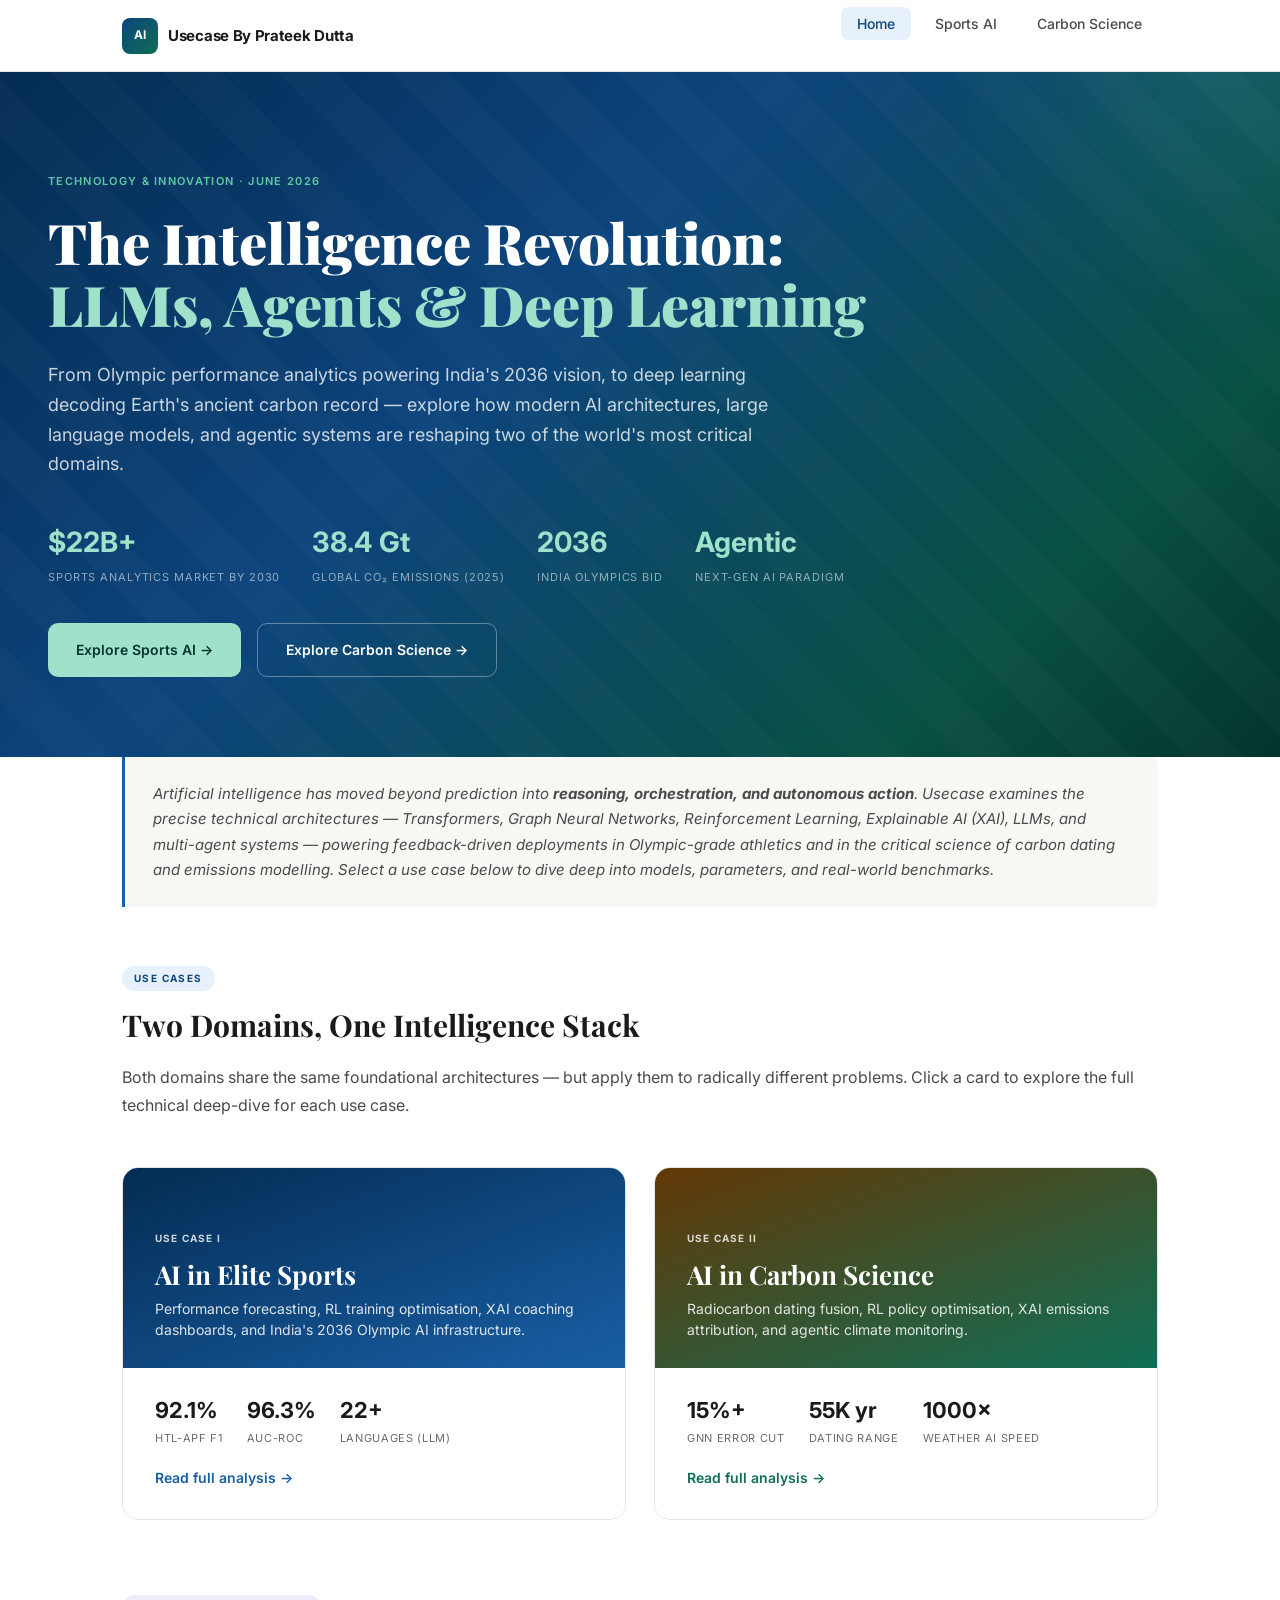
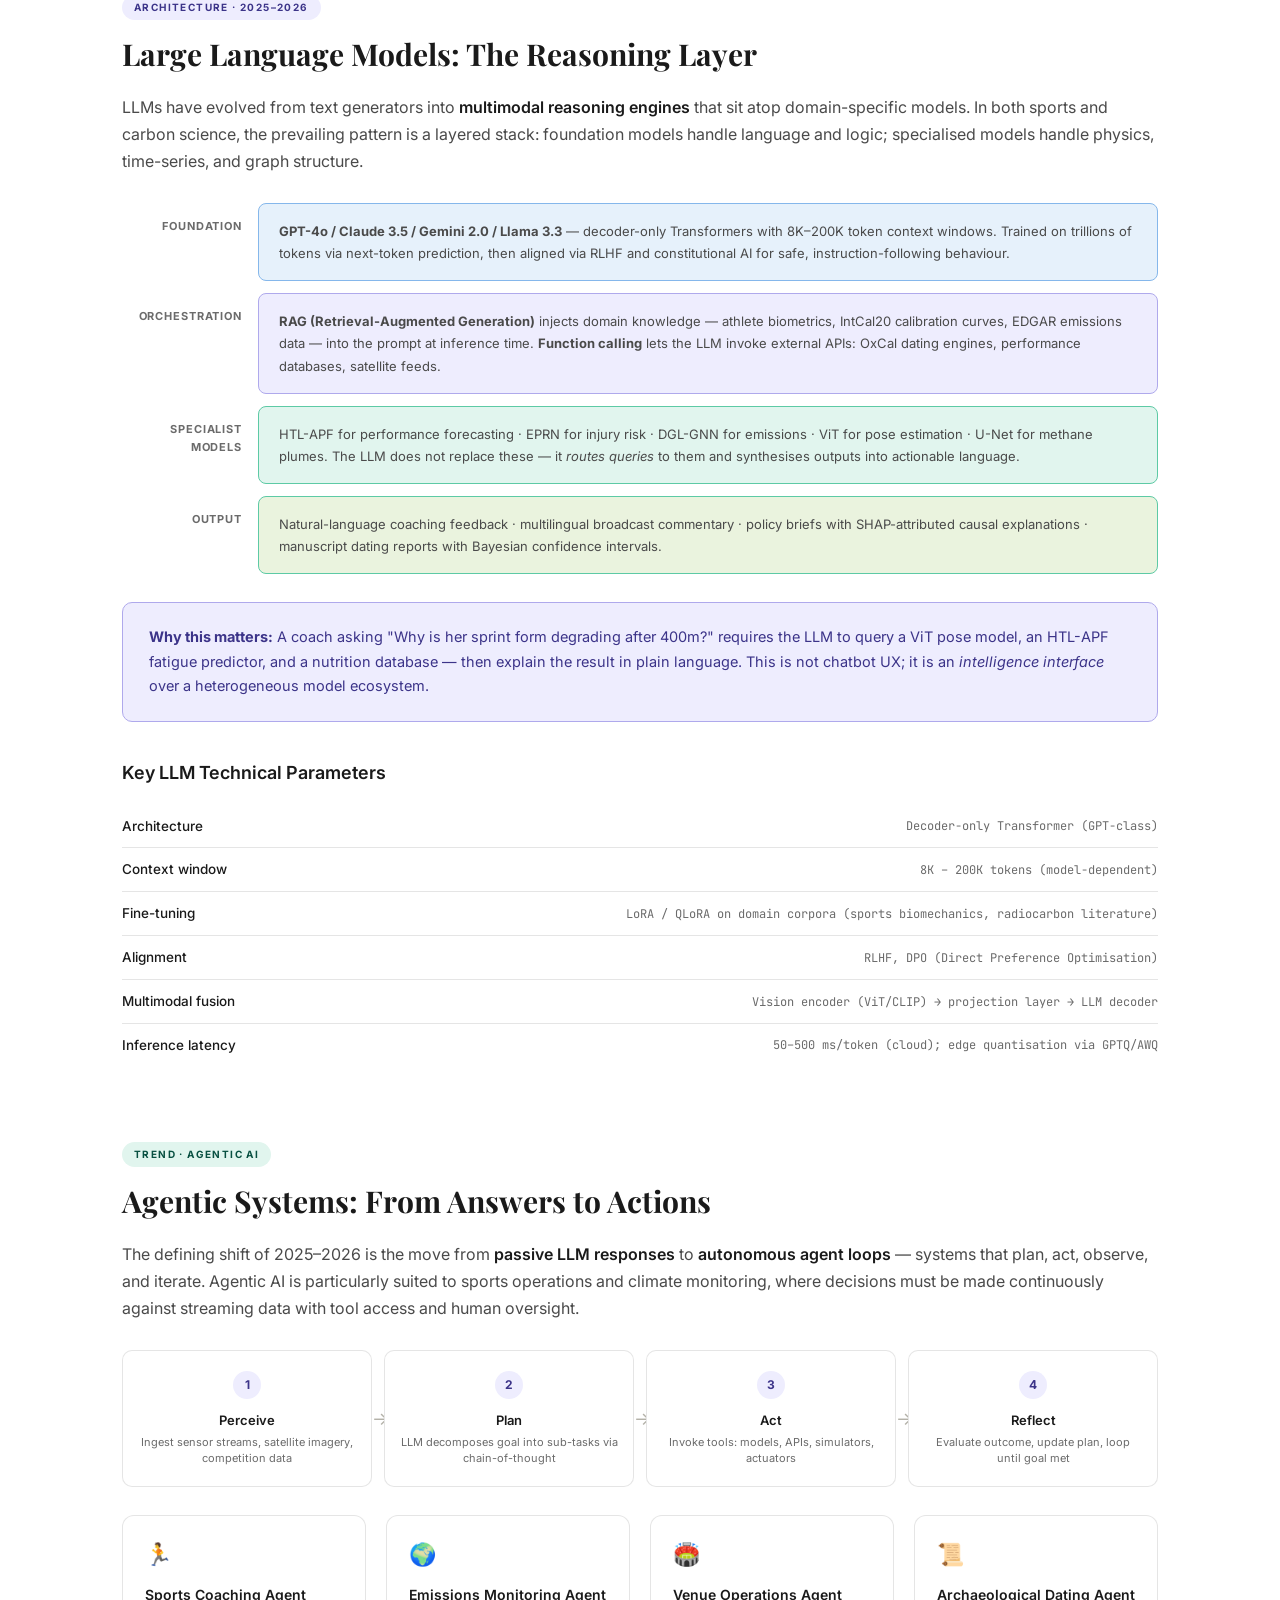
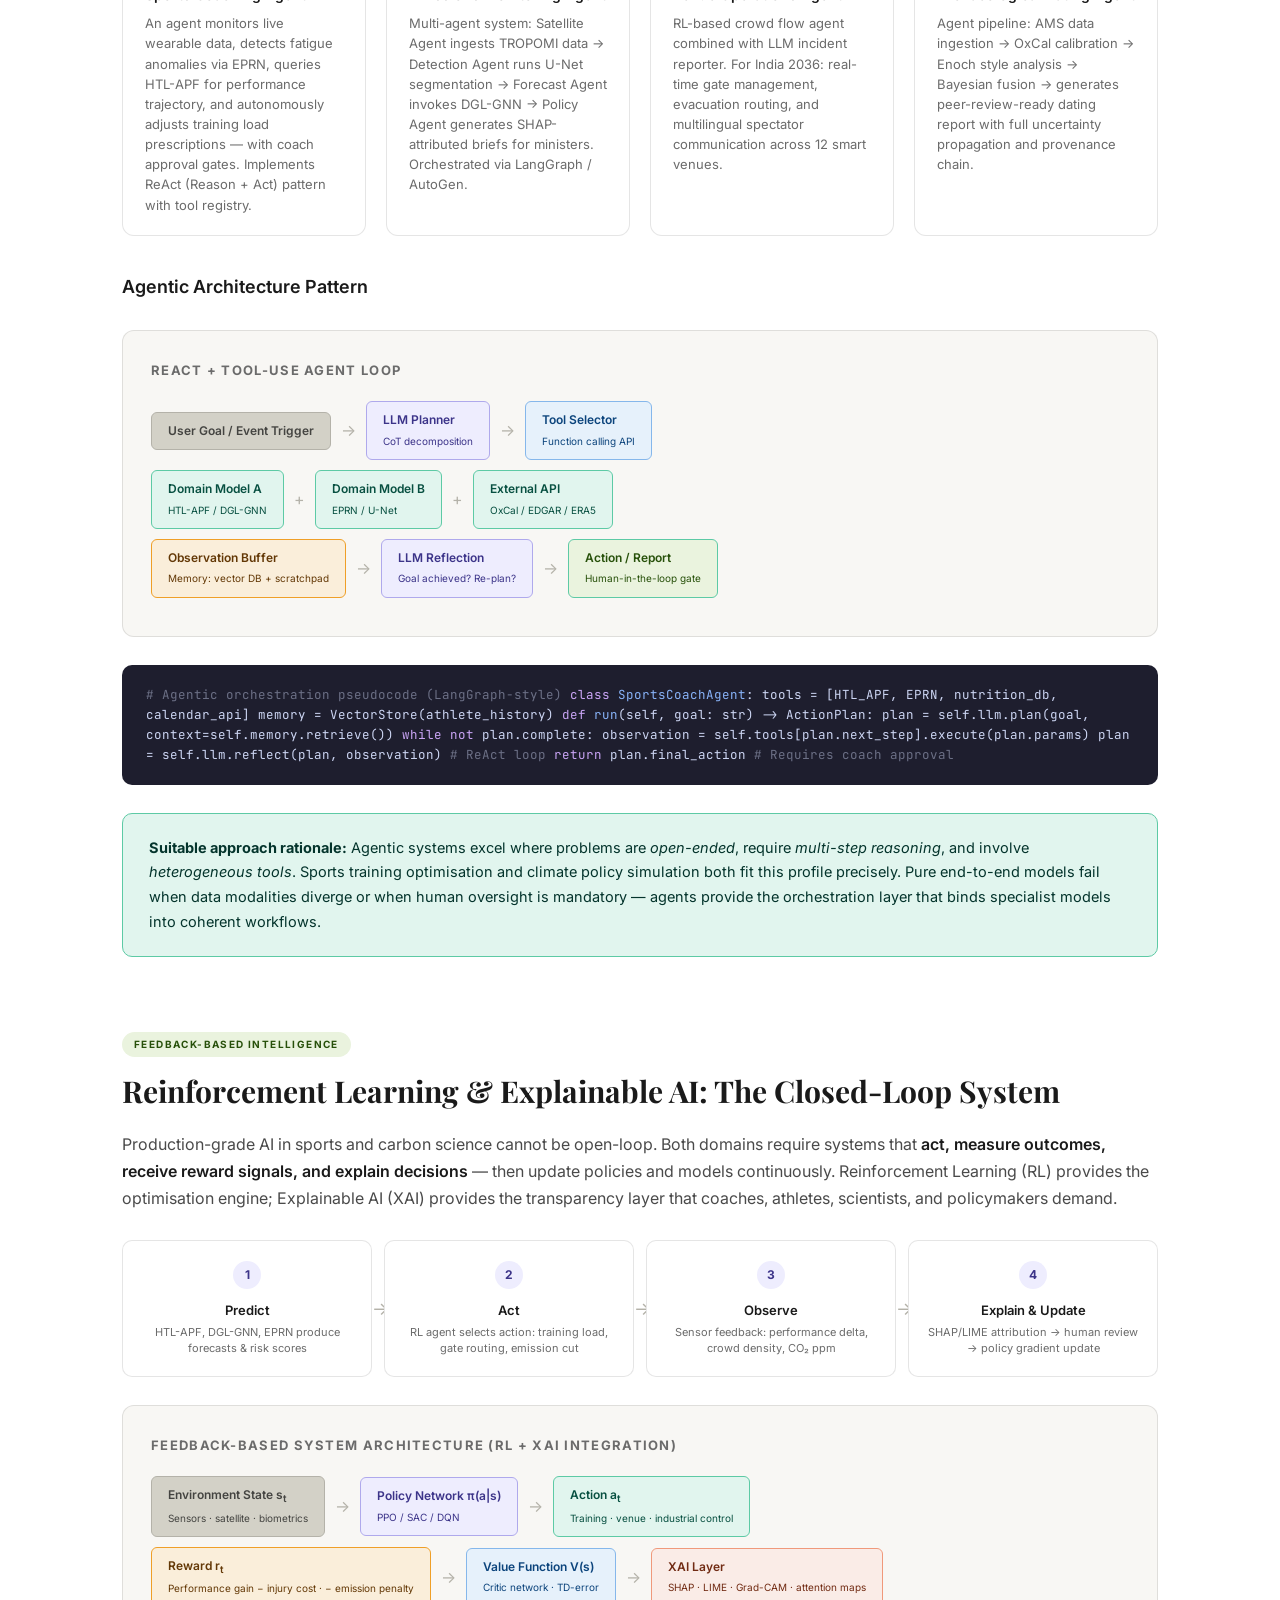
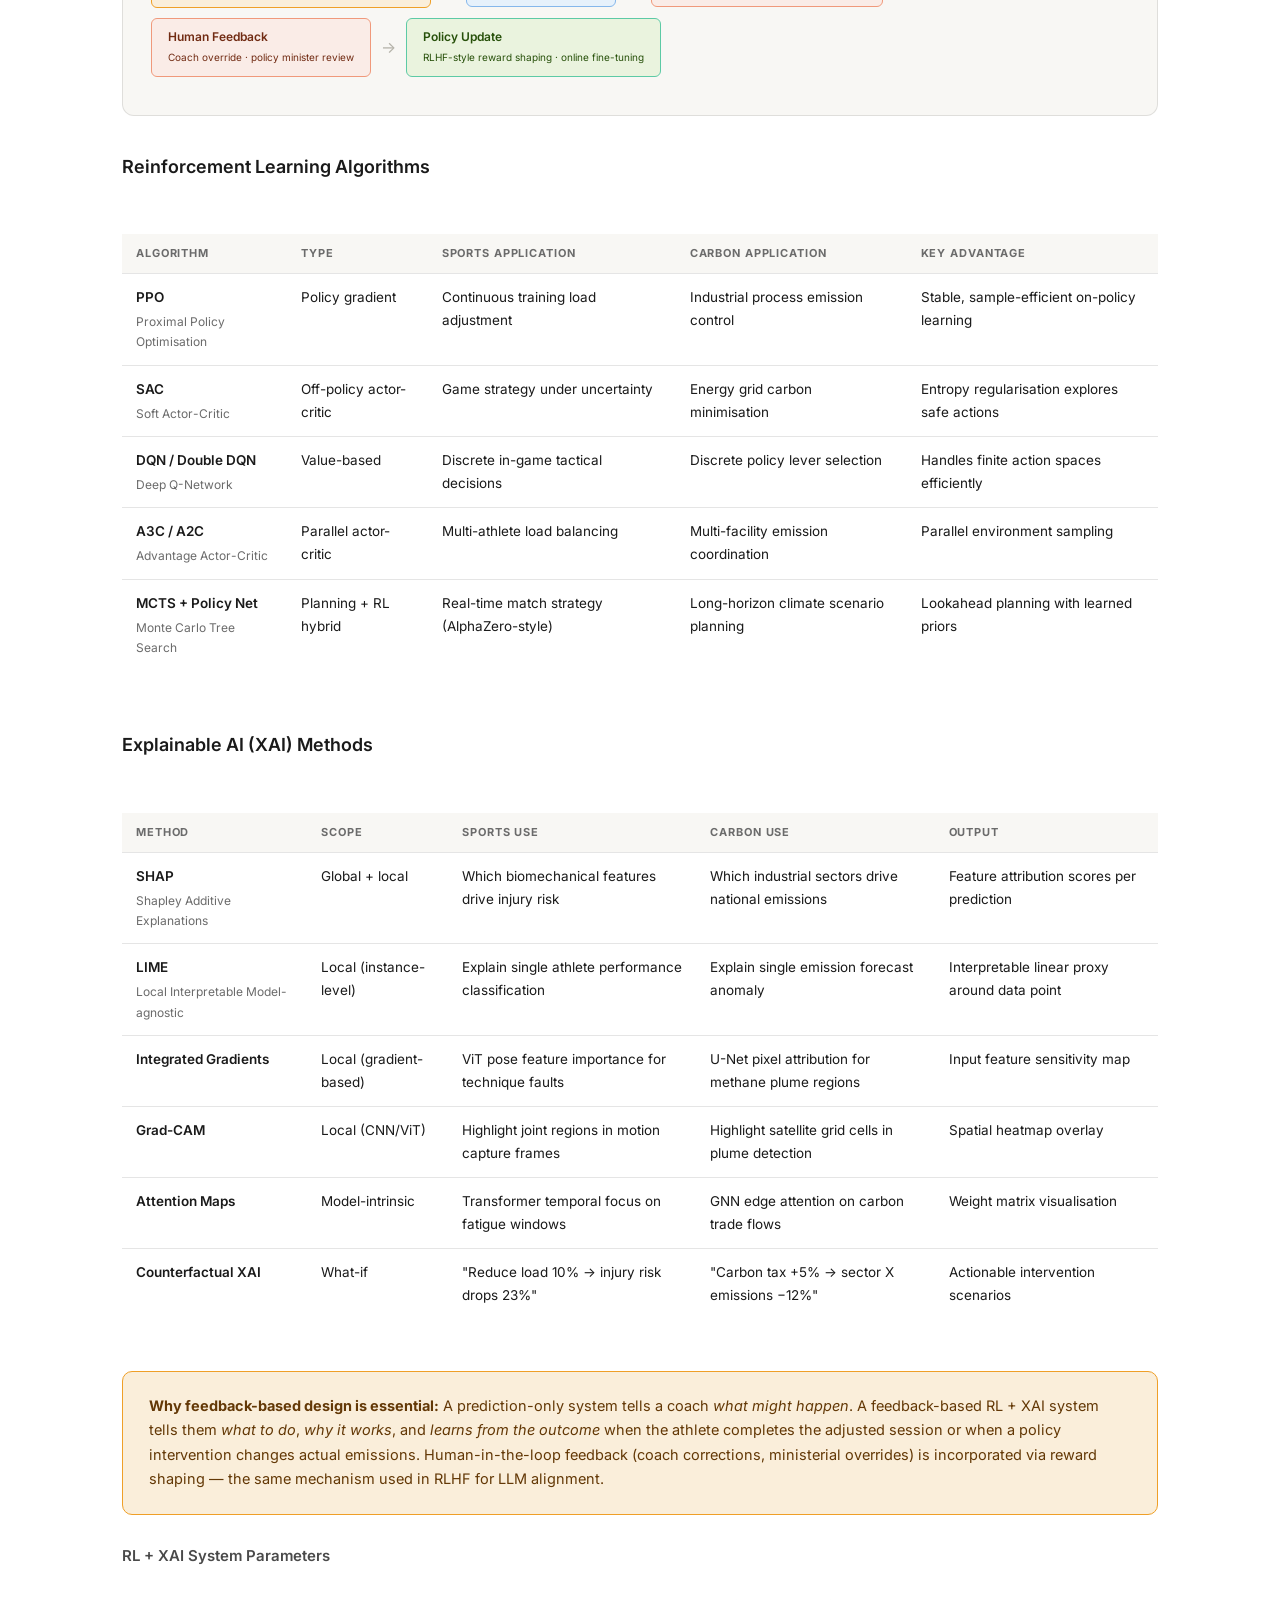
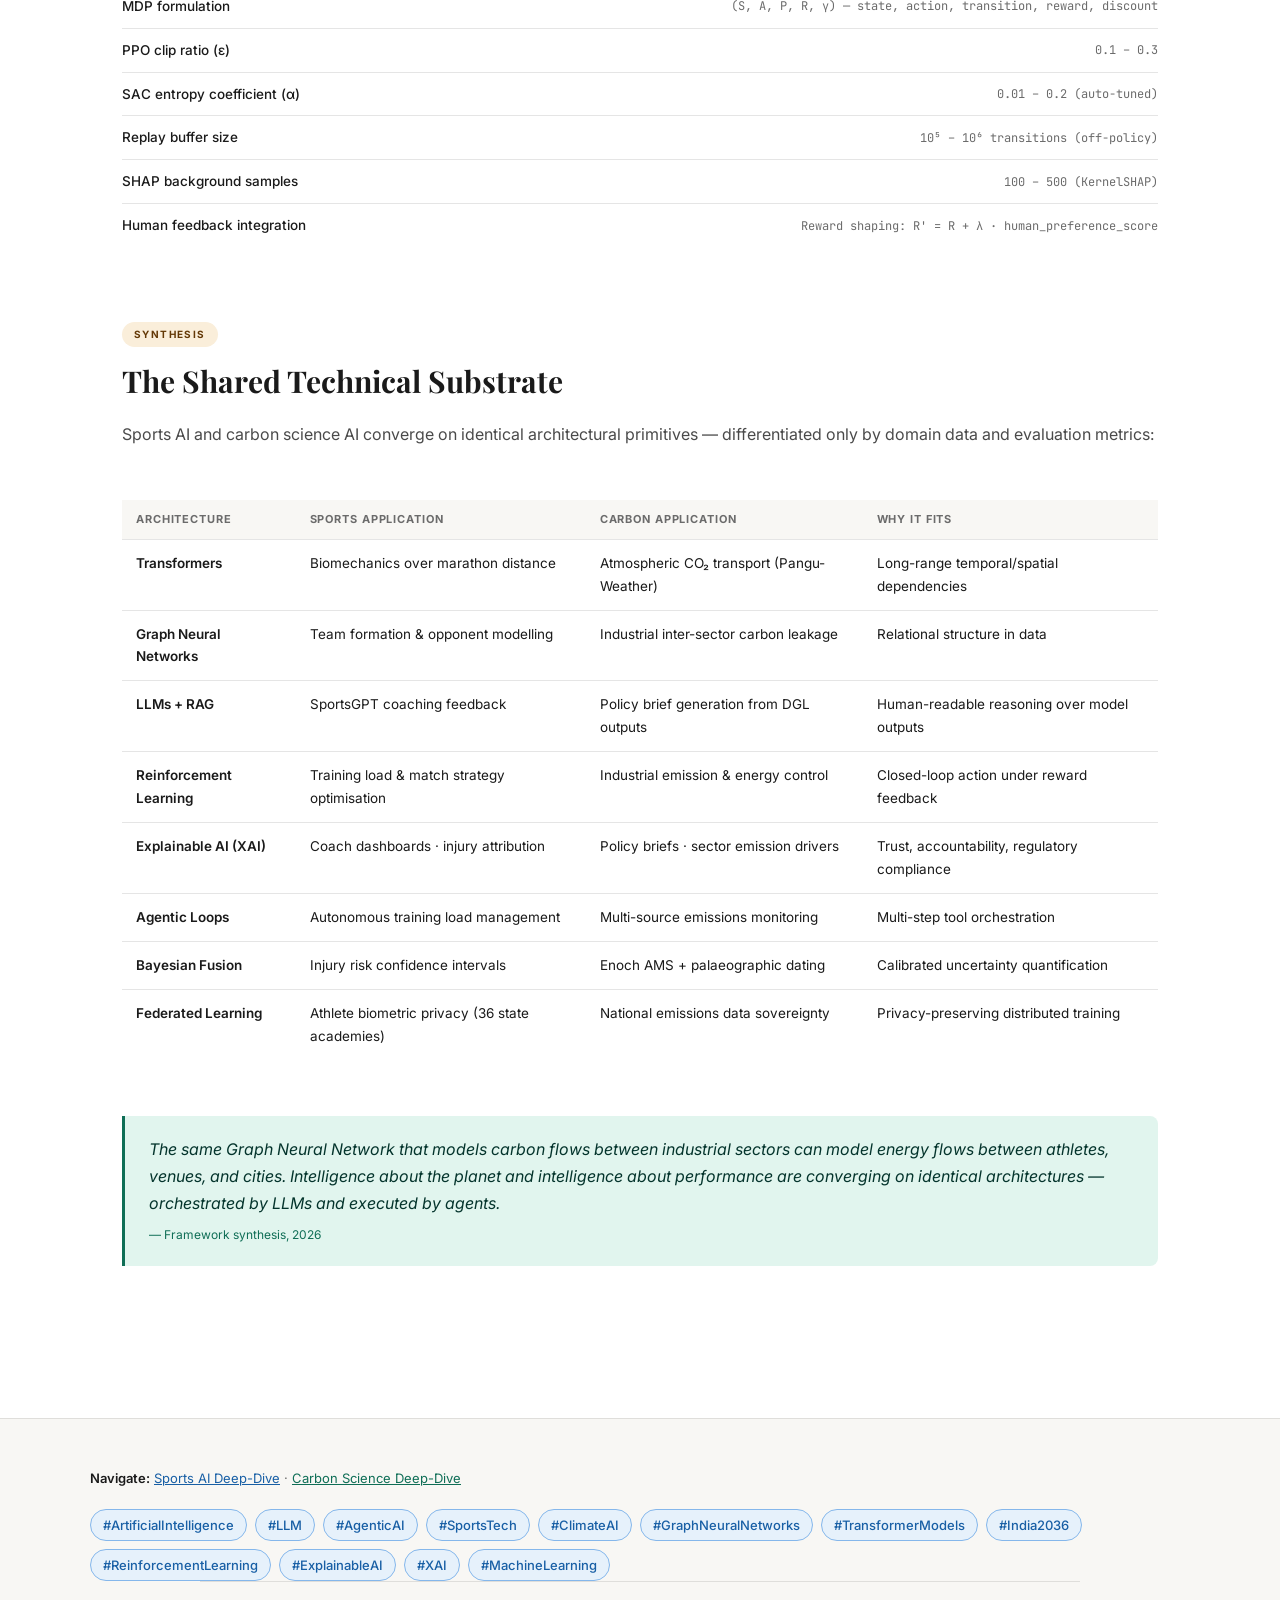
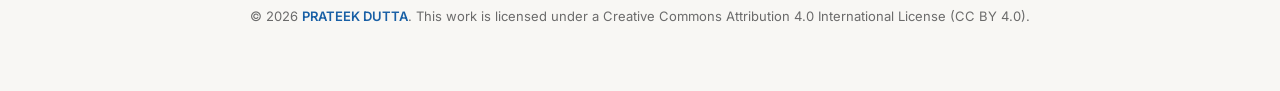
==== commit 69fc7c25: "Co2 emmision figure & year modification" ====
--- a/index.html
+++ b/index.html
@@ -35,7 +35,7 @@
   <p class="hero-sub">From Olympic performance analytics powering India's 2036 vision, to deep learning decoding Earth's ancient carbon record — explore how modern AI architectures, large language models, and agentic systems are reshaping two of the world's most critical domains.</p>
   <div class="hero-meta">
     <div class="hero-stat"><div class="num">$22B+</div><div class="lbl">Sports analytics market by 2030</div></div>
-    <div class="hero-stat"><div class="num">37.4 Gt</div><div class="lbl">Global CO₂ emissions (2023)</div></div>
+    <div class="hero-stat"><div class="num">38.4 Gt</div><div class="lbl">Global CO₂ emissions (2025)</div></div>
     <div class="hero-stat"><div class="num">2036</div><div class="lbl">India Olympics bid</div></div>
     <div class="hero-stat"><div class="num">Agentic</div><div class="lbl">Next-gen AI paradigm</div></div>
   </div>
